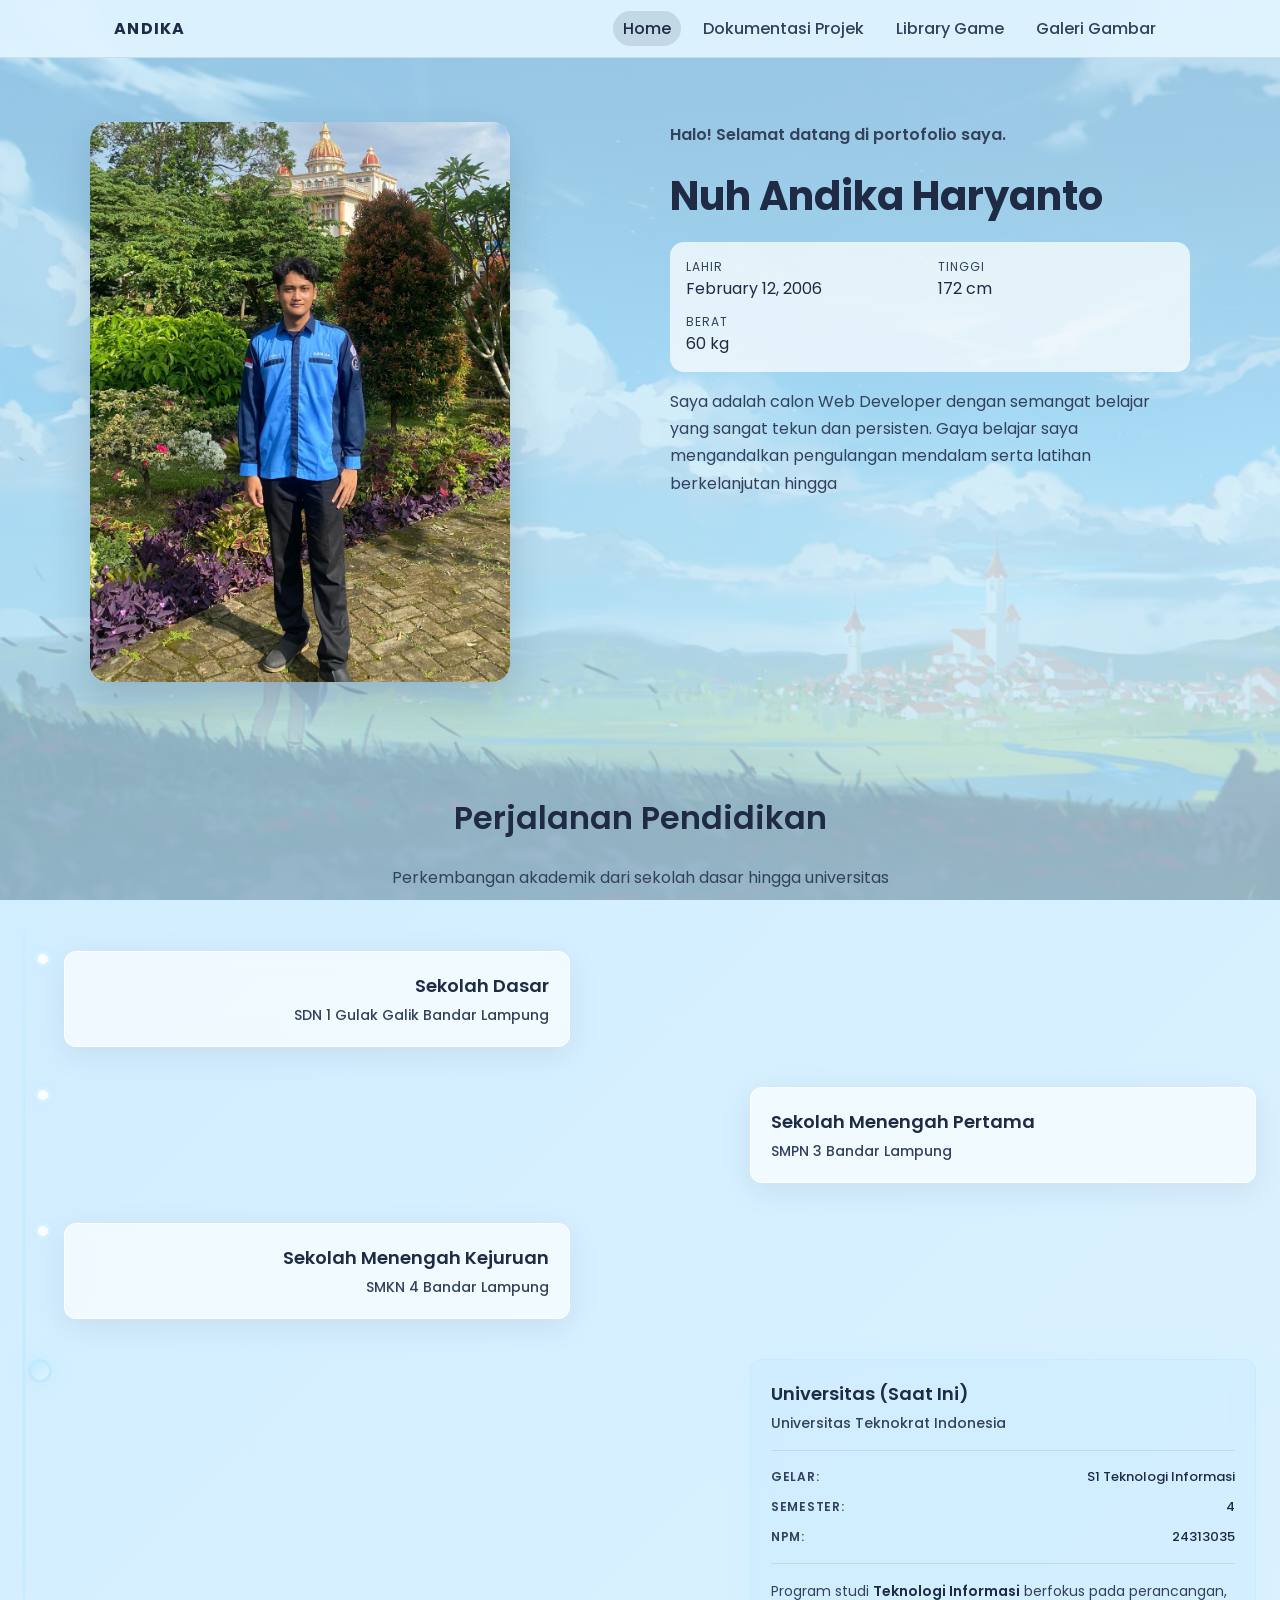
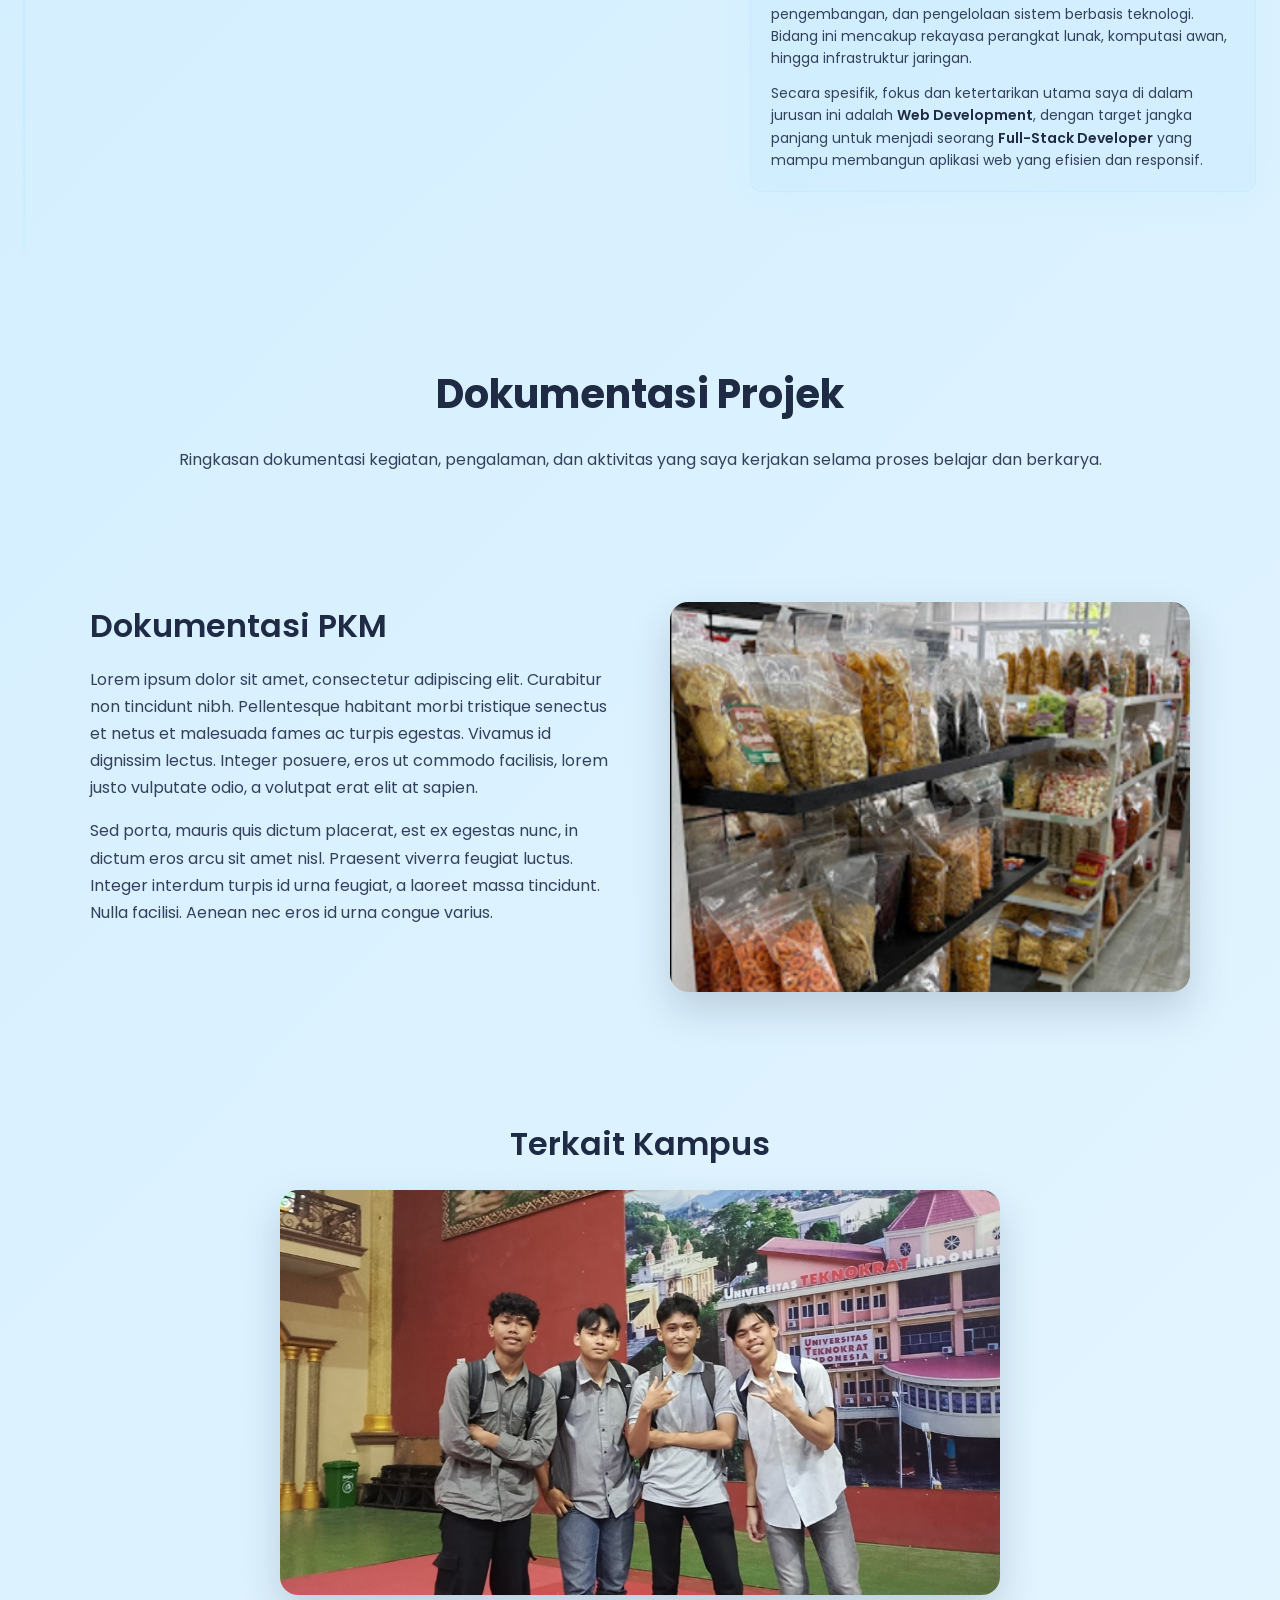
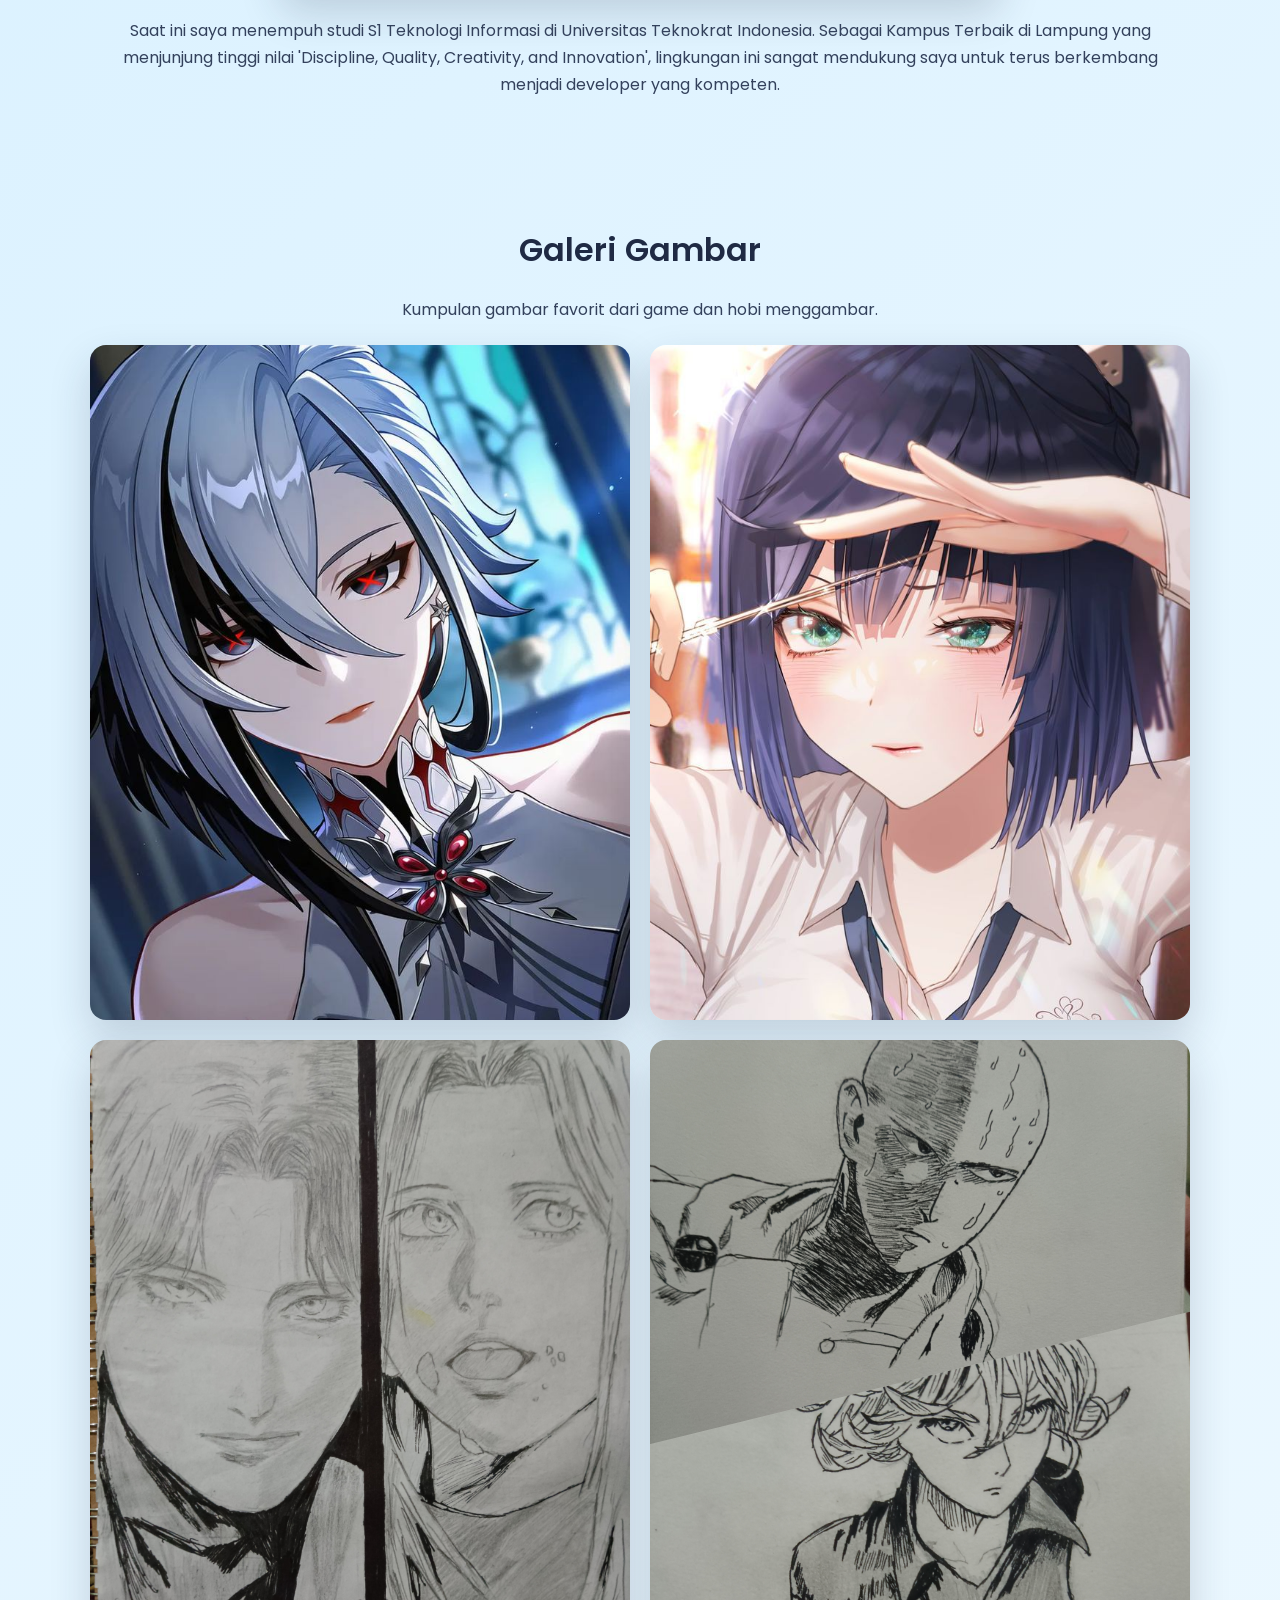
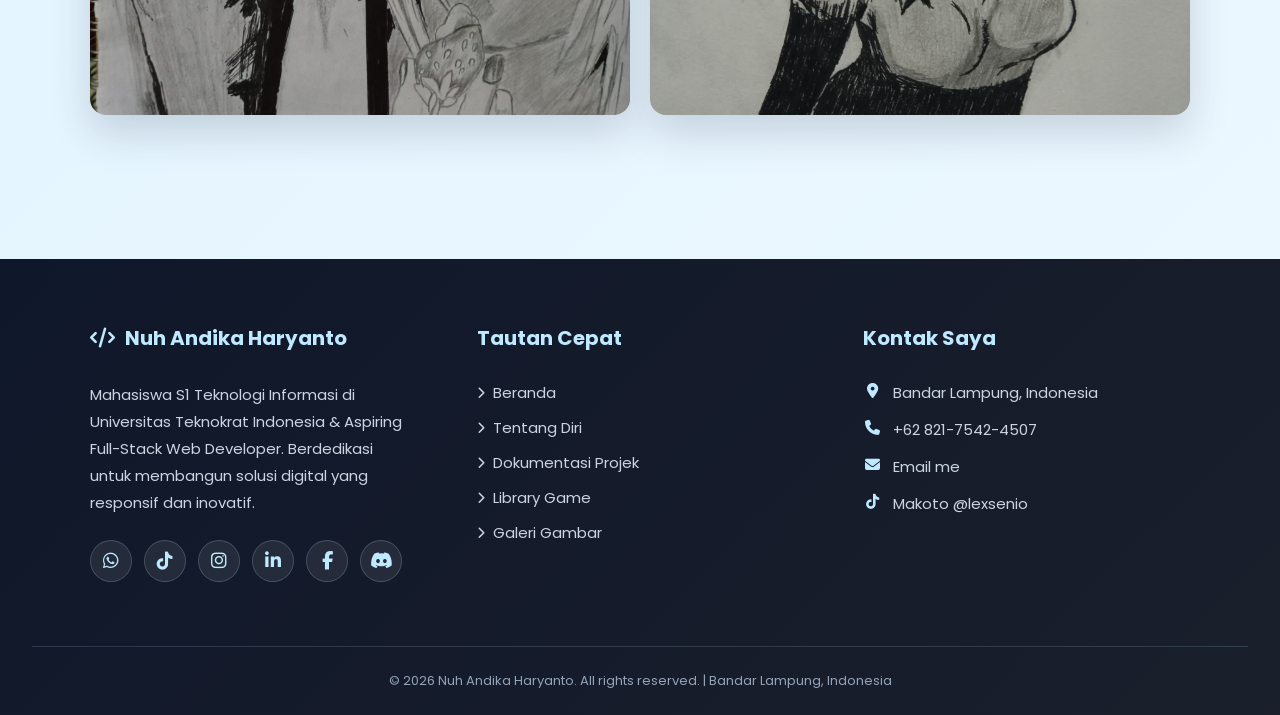
==== index.html @ e95131c3 "first commit" ====
<!doctype html>
<html lang="id">
  <head>
    <meta charset="UTF-8" />
    <meta name="viewport" content="width=device-width, initial-scale=1.0" />
    <title>Portofolio | Nuh Andika Haryanto</title>
    <link rel="preconnect" href="https://fonts.googleapis.com" />
    <link rel="preconnect" href="https://fonts.gstatic.com" crossorigin />
    <link
      href="https://fonts.googleapis.com/css2?family=Poppins:wght@300;400;500;600;700&display=swap"
      rel="stylesheet"
    />
    <link
      rel="stylesheet"
      href="https://cdnjs.cloudflare.com/ajax/libs/font-awesome/6.5.1/css/all.min.css"
    />
    <link rel="stylesheet" href="style.css" />
  </head>
  <body>
    <header class="site-header">
      <nav class="navbar" aria-label="Navigasi utama">
        <a class="logo" href="index.html">ANDIKA</a>
        <ul class="nav-links">
          <li><a class="active" href="index.html">Home</a></li>
          <li><a href="dokumentasi.html">Dokumentasi Projek</a></li>
          <li><a href="library.html">Library Game</a></li>
          <li><a href="galeri.html">Galeri Gambar</a></li>
        </ul>
      </nav>
    </header>

    <main id="home">
      <section id="tentang" class="section hero">
        <div class="container split">
          <div class="image-card profile-card">
            <img
              src="Profile.jpg"
              alt="Foto profil Nuh Andika Haryanto"
              loading="lazy"
              decoding="async"
            />
          </div>
          <div class="content">
            <p
              class="eyebrow"
              id="typing-text"
              data-text="Halo! Selamat datang di portofolio saya."
            ></p>
            <h1 class="title">Nuh Andika Haryanto</h1>
            <div class="info-grid">
              <div>
                <span class="label">Lahir</span>
                <span>February 12, 2006</span>
              </div>
              <div>
                <span class="label">Tinggi</span>
                <span>172 cm</span>
              </div>
              <div>
                <span class="label">Berat</span>
                <span>60 kg</span>
              </div>
            </div>
            <p class="description">
              Saya adalah calon Web Developer dengan semangat belajar yang
              sangat tekun dan persisten. Gaya belajar saya mengandalkan
              pengulangan mendalam serta latihan berkelanjutan hingga
            </p>
          </div>
        </div>
      </section>

      <!-- EDUCATION TIMELINE SECTION -->
      <section class="section education-section">
        <div class="container center">
          <h2 class="section-title">Perjalanan Pendidikan</h2>
          <p class="description">
            Perkembangan akademik dari sekolah dasar hingga universitas
          </p>
        </div>

        <!-- Timeline Container -->
        <div class="timeline-container">
          <!-- Timeline Item 1: Elementary School -->
          <div class="timeline-item">
            <div class="timeline-node"></div>
            <div class="timeline-content">
              <div class="timeline-card">
                <h3 class="timeline-title">Sekolah Dasar</h3>
                <p class="timeline-school">SDN 1 Gulak Galik Bandar Lampung</p>
              </div>
            </div>
          </div>

          <!-- Timeline Item 2: Junior High School -->
          <div class="timeline-item">
            <div class="timeline-node"></div>
            <div class="timeline-content">
              <div class="timeline-card">
                <h3 class="timeline-title">Sekolah Menengah Pertama</h3>
                <p class="timeline-school">SMPN 3 Bandar Lampung</p>
              </div>
            </div>
          </div>

          <!-- Timeline Item 3: Vocational High School -->
          <div class="timeline-item">
            <div class="timeline-node"></div>
            <div class="timeline-content">
              <div class="timeline-card">
                <h3 class="timeline-title">Sekolah Menengah Kejuruan</h3>
                <p class="timeline-school">SMKN 4 Bandar Lampung</p>
              </div>
            </div>
          </div>

          <!-- Timeline Item 4: University (Current) -->
          <div class="timeline-item timeline-item-active">
            <div class="timeline-node timeline-node-active"></div>
            <div class="timeline-content">
              <div class="timeline-card timeline-card-active">
                <h3 class="timeline-title">Universitas (Saat Ini)</h3>
                <p class="timeline-school">Universitas Teknokrat Indonesia</p>
                <div class="timeline-details">
                  <div class="detail-row">
                    <span class="detail-label">Gelar:</span>
                    <span class="detail-value">S1 Teknologi Informasi</span>
                  </div>
                  <div class="detail-row">
                    <span class="detail-label">Semester:</span>
                    <span class="detail-value">4</span>
                  </div>
                  <div class="detail-row">
                    <span class="detail-label">NPM:</span>
                    <span class="detail-value">24313035</span>
                  </div>
                </div>
                <div class="timeline-description">
                  <p>
                    Program studi <strong>Teknologi Informasi</strong> berfokus
                    pada perancangan, pengembangan, dan pengelolaan sistem
                    berbasis teknologi. Bidang ini mencakup rekayasa perangkat
                    lunak, komputasi awan, hingga infrastruktur jaringan.
                  </p>
                  <p>
                    Secara spesifik, fokus dan ketertarikan utama saya di dalam
                    jurusan ini adalah <strong>Web Development</strong>, dengan
                    target jangka panjang untuk menjadi seorang
                    <strong>Full-Stack Developer</strong> yang mampu membangun
                    aplikasi web yang efisien dan responsif.
                  </p>
                </div>
              </div>
            </div>
          </div>
        </div>
      </section>
    </main>

    <script src="script.js"></script>

    <main>
      <section class="section">
        <div class="container center">
          <h1 class="title">Dokumentasi Projek</h1>
          <p class="description">
            Ringkasan dokumentasi kegiatan, pengalaman, dan aktivitas yang saya
            kerjakan selama proses belajar dan berkarya.
          </p>
        </div>
      </section>

      <section class="section pkm">
        <div class="container split reverse">
          <div class="content">
            <h2 class="section-title">Dokumentasi PKM</h2>
            <p class="description">
              Lorem ipsum dolor sit amet, consectetur adipiscing elit. Curabitur
              non tincidunt nibh. Pellentesque habitant morbi tristique senectus
              et netus et malesuada fames ac turpis egestas. Vivamus id
              dignissim lectus. Integer posuere, eros ut commodo facilisis,
              lorem justo vulputate odio, a volutpat erat elit at sapien.
            </p>
            <p class="description">
              Sed porta, mauris quis dictum placerat, est ex egestas nunc, in
              dictum eros arcu sit amet nisl. Praesent viverra feugiat luctus.
              Integer interdum turpis id urna feugiat, a laoreet massa
              tincidunt. Nulla facilisi. Aenean nec eros id urna congue varius.
            </p>
          </div>
          <div class="image-card">
            <img
              src="dokumentasi/pkm1.png"
              alt="Dokumentasi kegiatan PKM"
              loading="lazy"
              decoding="async"
            />
          </div>
        </div>
      </section>

      <section class="section kampus">
        <div class="container center">
          <h2 class="section-title">Terkait Kampus</h2>
          <div class="image-card campus-card">
            <img
              src="dokumentasi/universitas.jpg"
              alt="Kegiatan kampus"
              loading="lazy"
              decoding="async"
            />
          </div>
          <p class="description">
            Saat ini saya menempuh studi S1 Teknologi Informasi di Universitas
            Teknokrat Indonesia. Sebagai Kampus Terbaik di Lampung yang
            menjunjung tinggi nilai 'Discipline, Quality, Creativity, and
            Innovation', lingkungan ini sangat mendukung saya untuk terus
            berkembang menjadi developer yang kompeten.
          </p>
        </div>
      </section>
    </main>

    <script src="script.js"></script>
    <main>
      <section class="section gallery">
        <div class="container center">
          <h1 class="section-title">Galeri Gambar</h1>
          <p class="description">
            Kumpulan gambar favorit dari game dan hobi menggambar.
          </p>
          <div class="gallery-grid">
            <figure class="gallery-item">
              <img
                src="game/arlechino.jpg"
                alt="Karakter RPG gaya anime"
                loading="lazy"
                decoding="async"
              />
            </figure>
            <figure class="gallery-item">
              <img
                src="game/yelen.jpg"
                alt="Karakter RPG bergaya futuristik"
                loading="lazy"
                decoding="async"
              />
            </figure>
            <figure class="gallery-item">
              <img
                src="gambar/monster.jpg"
                alt="Sketsa monster"
                loading="lazy"
                decoding="async"
              />
            </figure>
            <figure class="gallery-item">
              <img
                src="gambar/couple.jpg"
                alt="Sketsa karakter"
                loading="lazy"
                decoding="async"
              />
            </figure>
          </div>
        </div>
      </section>
    </main>

    <!-- FOOTER SECTION -->
    <footer class="footer">
      <div class="footer-container">
        <!-- Column 1: About & Social Media -->
        <div class="footer-column">
          <h3 class="footer-heading">
            <i class="fas fa-code"></i> Nuh Andika Haryanto
          </h3>
          <p class="footer-description">
            Mahasiswa S1 Teknologi Informasi di Universitas Teknokrat Indonesia
            & Aspiring Full-Stack Web Developer. Berdedikasi untuk membangun
            solusi digital yang responsif dan inovatif.
          </p>
          <div class="social-icons">
            <a
              href="https://wa.me/6282175424507"
              target="_blank"
              rel="noopener noreferrer"
              class="social-icon"
              aria-label="WhatsApp"
              title="WhatsApp"
            >
              <i class="fab fa-whatsapp"></i>
            </a>
            <a
              href="https://tiktok.com/@lexsenio"
              target="_blank"
              rel="noopener noreferrer"
              class="social-icon"
              aria-label="TikTok"
              title="TikTok - @lexsenio"
            >
              <i class="fab fa-tiktok"></i>
            </a>
            <a
              href="#"
              class="social-icon"
              aria-label="Instagram"
              title="Instagram"
            >
              <i class="fab fa-instagram"></i>
            </a>
            <a
              href="#"
              class="social-icon"
              aria-label="LinkedIn"
              title="LinkedIn"
            >
              <i class="fab fa-linkedin-in"></i>
            </a>
            <a
              href="#"
              class="social-icon"
              aria-label="Facebook"
              title="Facebook"
            >
              <i class="fab fa-facebook-f"></i>
            </a>
            <a
              href="#"
              class="social-icon"
              aria-label="Discord"
              title="Discord"
            >
              <i class="fab fa-discord"></i>
            </a>
          </div>
        </div>

        <!-- Column 2: Quick Links -->
        <div class="footer-column">
          <h3 class="footer-heading">Tautan Cepat</h3>
          <ul class="footer-links">
            <li>
              <a href="index.html">
                <i class="fas fa-chevron-right"></i> Beranda
              </a>
            </li>
            <li>
              <a href="index.html#tentang">
                <i class="fas fa-chevron-right"></i> Tentang Diri
              </a>
            </li>
            <li>
              <a href="dokumentasi.html">
                <i class="fas fa-chevron-right"></i> Dokumentasi Projek
              </a>
            </li>
            <li>
              <a href="library.html">
                <i class="fas fa-chevron-right"></i> Library Game
              </a>
            </li>
            <li>
              <a href="galeri.html">
                <i class="fas fa-chevron-right"></i> Galeri Gambar
              </a>
            </li>
          </ul>
        </div>

        <!-- Column 3: Contact Info -->
        <div class="footer-column">
          <h3 class="footer-heading">Kontak Saya</h3>
          <ul class="contact-list">
            <li>
              <i class="fas fa-map-marker-alt"></i>
              <span>Bandar Lampung, Indonesia</span>
            </li>
            <li>
              <i class="fas fa-phone"></i>
              <a href="https://wa.me/6282175424507" class="contact-link">
                +62 821-7542-4507
              </a>
            </li>
            <li>
              <i class="fas fa-envelope"></i>
              <a href="mailto:andika@example.com" class="contact-link">
                Email me
              </a>
            </li>
            <li>
              <i class="fab fa-tiktok"></i>
              <a href="https://tiktok.com/@lexsenio" class="contact-link">
                Makoto @lexsenio
              </a>
            </li>
          </ul>
        </div>
      </div>

      <!-- Copyright Bar -->
      <div class="footer-bottom">
        <p class="copyright">
          &copy; 2026 Nuh Andika Haryanto. All rights reserved. | Bandar
          Lampung, Indonesia
        </p>
      </div>
    </footer>

    <script src="script.js"></script>
  </body>
</html>
---- style.css ----
:root {
  --text-main: #1f2a44;
  --text-soft: #33415c;
  --surface: rgba(255, 255, 255, 0.72);
  --shadow: 0 18px 40px rgba(31, 42, 68, 0.18);
  /* Change gradient colors here */
  --bg-start: #bfe9ff;
  --bg-end: #e1f5ff;
}

* {
  box-sizing: border-box;
  margin: 0;
  padding: 0;
}

html {
  scroll-behavior: smooth;
}

body {
  font-family: "Poppins", sans-serif;
  color: var(--text-main);
  background:
    linear-gradient(135deg, rgba(183, 228, 255, 0.7), rgba(231, 246, 255, 0.7)),
    url("game/bener5.jpg") center/cover no-repeat fixed;
  min-height: 100vh;
}

img {
  width: 100%;
  height: 100%;
  object-fit: cover;
  display: block;
}

/* Image URLs are set in index.html (img src). Update them there when needed. */

.site-header {
  position: sticky;
  top: 0;
  z-index: 10;
  background: rgba(225, 245, 255, 0.92);
  backdrop-filter: blur(10px);
  border-bottom: 1px solid rgba(31, 42, 68, 0.1);
}

.navbar {
  display: flex;
  align-items: center;
  justify-content: space-between;
  gap: 16px;
  padding: 16px 24px;
  max-width: 1100px;
  margin: 0 auto;
}

.logo {
  font-weight: 700;
  letter-spacing: 0.08em;
  color: var(--text-main);
  text-decoration: none;
}

.nav-links {
  list-style: none;
  display: flex;
  flex-wrap: wrap;
  gap: 12px;
}

.nav-links a {
  text-decoration: none;
  color: var(--text-soft);
  font-weight: 500;
  padding: 6px 10px;
  border-radius: 999px;
  transition:
    background 0.2s ease,
    color 0.2s ease;
}

.nav-links a.active,
.nav-links a:hover {
  background: rgba(31, 42, 68, 0.12);
  color: var(--text-main);
}

.section {
  padding: 64px 24px;
  scroll-margin-top: 90px;
}

.anchor {
  display: block;
  height: 0;
  scroll-margin-top: 90px;
}

.container {
  max-width: 1100px;
  margin: 0 auto;
}

.split {
  display: flex;
  flex-direction: column;
  gap: 28px;
  align-items: center;
}

.split.reverse {
  flex-direction: column-reverse;
}

.center {
  text-align: center;
  display: flex;
  flex-direction: column;
  gap: 22px;
  align-items: center;
}

.image-card {
  width: 100%;
  max-width: 520px;
  aspect-ratio: 4 / 3;
  border-radius: 18px;
  overflow: hidden;
  box-shadow: var(--shadow);
  background: var(--surface);
}

.profile-card {
  max-width: 420px;
  aspect-ratio: 3 / 4;
}

.campus-card {
  max-width: 720px;
  aspect-ratio: 16 / 9;
}

.content {
  width: 100%;
  max-width: 520px;
  display: flex;
  flex-direction: column;
  gap: 16px;
}

.eyebrow {
  font-weight: 600;
  color: var(--text-soft);
  min-height: 28px;
}

.title {
  font-size: clamp(28px, 4vw, 40px);
}

.section-title {
  font-size: clamp(22px, 3vw, 32px);
  font-weight: 600;
}

.info-grid {
  display: grid;
  grid-template-columns: repeat(2, minmax(0, 1fr));
  gap: 12px 16px;
  background: var(--surface);
  padding: 16px;
  border-radius: 14px;
}

.label {
  display: block;
  font-size: 12px;
  text-transform: uppercase;
  letter-spacing: 0.08em;
  color: var(--text-soft);
}

.description {
  line-height: 1.7;
  color: var(--text-soft);
}

.gallery-grid {
  width: 100%;
  display: grid;
  grid-template-columns: 1fr;
  gap: 20px;
}

.gallery-item {
  aspect-ratio: 4 / 5;
  border-radius: 16px;
  overflow: hidden;
  box-shadow: var(--shadow);
  transition: transform 0.3s ease;
}

.gallery-item img {
  transition: transform 0.3s ease;
}

.gallery-item:hover img {
  transform: scale(1.05);
}

@media (min-width: 900px) {
  .split {
    flex-direction: row;
    align-items: stretch;
    justify-content: space-between;
  }

  .split.reverse {
    flex-direction: row;
  }

  .content {
    max-width: 520px;
  }

  .gallery-grid {
    grid-template-columns: repeat(2, minmax(0, 1fr));
  }

  /* Timeline Desktop Styling */
  .timeline-container {
    position: relative;
    padding: 40px 0;
    max-width: 900px;
  }

  .timeline-container::before {
    content: "";
    position: absolute;
    left: 50%;
    transform: translateX(-50%);
    width: 3px;
    height: 100%;
    background: linear-gradient(
      180deg,
      rgba(191, 233, 255, 0.4),
      rgba(191, 233, 255, 0.8),
      rgba(191, 233, 255, 0.4)
    );
    top: 0;
  }

  .timeline-item {
    margin-bottom: 50px;
    position: relative;
  }

  .timeline-item:nth-child(odd) .timeline-content {
    margin-left: 0;
    margin-right: auto;
    padding-right: 60px;
    width: calc(50% - 30px);
    text-align: right;
  }

  .timeline-item:nth-child(even) .timeline-content {
    margin-left: auto;
    margin-right: 0;
    padding-left: 60px;
    width: calc(50% - 30px);
    text-align: left;
  }

  .timeline-node {
    position: absolute;
    left: 50%;
    top: 0;
    width: 16px;
    height: 16px;
    background: rgba(255, 255, 255, 0.9);
    border: 3px solid rgba(191, 233, 255, 0.8);
    border-radius: 50%;
    transform: translateX(-50%);
    transition: all 0.3s ease;
  }

  .timeline-node-active {
    width: 24px;
    height: 24px;
    background: linear-gradient(135deg, #bfe9ff, #e1f5ff);
    border-color: rgba(191, 233, 255, 1);
    box-shadow: 0 0 20px rgba(191, 233, 255, 0.6);
  }
}

/* ========================================
   EDUCATION TIMELINE STYLES (Mobile-First)
   ======================================== */
.education-section {
  background: transparent;
  padding-top: 48px;
  padding-bottom: 48px;
}

.timeline-container {
  position: relative;
  padding: 20px 0 20px 40px;
  max-width: 100%;
  margin-top: 40px;
}

/* Mobile Timeline - Vertical Line on the Left */
.timeline-container::before {
  content: "";
  position: absolute;
  left: 0;
  top: 0;
  width: 3px;
  height: 100%;
  background: linear-gradient(
    180deg,
    rgba(191, 233, 255, 0.3),
    rgba(191, 233, 255, 0.7),
    rgba(191, 233, 255, 0.3)
  );
}

.timeline-item {
  position: relative;
  margin-bottom: 40px;
  display: flex;
  flex-direction: column;
}

.timeline-node {
  position: absolute;
  left: -21px;
  top: 0;
  width: 16px;
  height: 16px;
  background: rgba(255, 255, 255, 0.9);
  border: 3px solid rgba(191, 233, 255, 0.6);
  border-radius: 50%;
  transition: all 0.3s ease;
  box-shadow: 0 0 12px rgba(191, 233, 255, 0.4);
}

.timeline-node-active {
  width: 24px;
  height: 24px;
  left: -24px;
  background: linear-gradient(135deg, #bfe9ff, #e1f5ff);
  border-color: rgba(191, 233, 255, 1);
  box-shadow: 0 0 20px rgba(191, 233, 255, 0.7);
}

.timeline-content {
  width: 100%;
  margin-left: 20px;
}

/* Timeline Card - Glassmorphism Style */
.timeline-card {
  background: rgba(255, 255, 255, 0.65);
  -webkit-backdrop-filter: blur(10px);
  backdrop-filter: blur(10px);
  padding: 20px;
  border-radius: 12px;
  border: 1px solid rgba(255, 255, 255, 0.8);
  box-shadow: 0 8px 32px rgba(31, 42, 68, 0.08);
  transition:
    transform 0.3s ease,
    box-shadow 0.3s ease,
    border-color 0.3s ease;
}

.timeline-card:hover {
  transform: translateY(-4px);
  box-shadow: 0 12px 40px rgba(31, 42, 68, 0.15);
  border-color: rgba(191, 233, 255, 0.5);
}

.timeline-card-active {
  background: rgba(191, 233, 255, 0.3);
  border-color: rgba(191, 233, 255, 0.6);
  box-shadow: 0 8px 32px rgba(191, 233, 255, 0.2);
}

.timeline-card-active:hover {
  background: rgba(191, 233, 255, 0.4);
  box-shadow: 0 12px 40px rgba(191, 233, 255, 0.3);
}

.timeline-title {
  font-size: 18px;
  font-weight: 600;
  color: var(--text-main);
  margin-bottom: 6px;
}

.timeline-school {
  font-size: 14px;
  color: var(--text-soft);
  font-weight: 500;
}

.timeline-details {
  margin-top: 16px;
  padding-top: 16px;
  border-top: 1px solid rgba(31, 42, 68, 0.1);
  display: flex;
  flex-direction: column;
  gap: 10px;
}

.detail-row {
  display: flex;
  justify-content: space-between;
  align-items: center;
  gap: 12px;
}

.detail-label {
  font-size: 12px;
  text-transform: uppercase;
  letter-spacing: 0.06em;
  color: var(--text-soft);
  font-weight: 600;
}

.detail-value {
  font-size: 13px;
  color: var(--text-main);
  font-weight: 500;
}

.timeline-description {
  margin-top: 16px;
  padding-top: 16px;
  border-top: 1px solid rgba(31, 42, 68, 0.1);
  display: flex;
  flex-direction: column;
  gap: 12px;
}

.timeline-description p {
  font-size: 14px;
  line-height: 1.6;
  color: var(--text-soft);
}

.timeline-description strong {
  color: var(--text-main);
  font-weight: 600;
}

/* ========================================
   FOOTER SECTION
   ======================================== */

.footer {
  background: linear-gradient(135deg, #0f172a 0%, #1a1f2b 100%);
  color: #e2e8f0;
  padding: 48px 24px 0;
  margin-top: 80px;
}

.footer-container {
  max-width: 1100px;
  margin: 0 auto;
  display: grid;
  grid-template-columns: 1fr;
  gap: 40px;
  padding-bottom: 48px;
}

.footer-column {
  display: flex;
  flex-direction: column;
  gap: 16px;
}

.footer-heading {
  font-size: 18px;
  font-weight: 700;
  color: #bfe9ff;
  display: flex;
  align-items: center;
  gap: 10px;
  margin-bottom: 8px;
}

.footer-heading i {
  font-size: 20px;
}

.footer-description {
  font-size: 14px;
  line-height: 1.7;
  color: #cbd5e1;
}

/* Social Icons */
.social-icons {
  display: flex;
  gap: 12px;
  flex-wrap: wrap;
  margin-top: 8px;
}

.social-icon {
  display: inline-flex;
  align-items: center;
  justify-content: center;
  width: 42px;
  height: 42px;
  background: rgba(255, 255, 255, 0.08);
  border: 1px solid rgba(191, 233, 255, 0.2);
  border-radius: 50%;
  color: #bfe9ff;
  font-size: 18px;
  text-decoration: none;
  transition:
    background 0.3s ease,
    color 0.3s ease,
    transform 0.3s ease;
}

.social-icon:hover {
  background: #bfe9ff;
  color: #1a1f2b;
  transform: translateY(-4px);
}

/* Quick Links */
.footer-links {
  list-style: none;
}

.footer-links li {
  margin-bottom: 12px;
}

.footer-links a {
  color: #cbd5e1;
  text-decoration: none;
  font-size: 14px;
  display: flex;
  align-items: center;
  gap: 8px;
  transition:
    color 0.3s ease,
    transform 0.3s ease;
}

.footer-links a:hover {
  color: #bfe9ff;
  transform: translateX(6px);
}

.footer-links i {
  font-size: 12px;
}

/* Contact List */
.contact-list {
  list-style: none;
}

.contact-list li {
  display: flex;
  align-items: flex-start;
  gap: 12px;
  margin-bottom: 14px;
  font-size: 14px;
  color: #cbd5e1;
}

.contact-list i {
  color: #bfe9ff;
  flex-shrink: 0;
  width: 18px;
  text-align: center;
  margin-top: 2px;
}

.contact-link {
  color: #cbd5e1;
  text-decoration: none;
  transition:
    color 0.3s ease,
    text-decoration 0.3s ease;
}

.contact-link:hover {
  color: #bfe9ff;
  text-decoration: underline;
}

/* Footer Bottom / Copyright */
.footer-bottom {
  border-top: 1px solid rgba(191, 233, 255, 0.15);
  padding: 24px 0;
  text-align: center;
}

.copyright {
  font-size: 13px;
  color: #94a3b8;
}

/* ========================================
   RESPONSIVE FOOTER (Tablet & Desktop)
   ======================================== */

@media (min-width: 768px) {
  .footer {
    padding: 56px 32px 0;
  }

  .footer-container {
    grid-template-columns: repeat(2, 1fr);
    gap: 48px;
    padding-bottom: 56px;
  }

  .footer-description {
    font-size: 15px;
  }
}

@media (min-width: 1024px) {
  .footer {
    padding: 64px 32px 0;
  }

  .footer-container {
    grid-template-columns: repeat(3, 1fr);
    gap: 60px;
    padding-bottom: 64px;
  }

  .footer-heading {
    font-size: 20px;
    margin-bottom: 12px;
  }

  .footer-description {
    font-size: 15px;
    line-height: 1.8;
  }

  .footer-links a {
    font-size: 15px;
  }

  .contact-list li {
    font-size: 15px;
  }
}
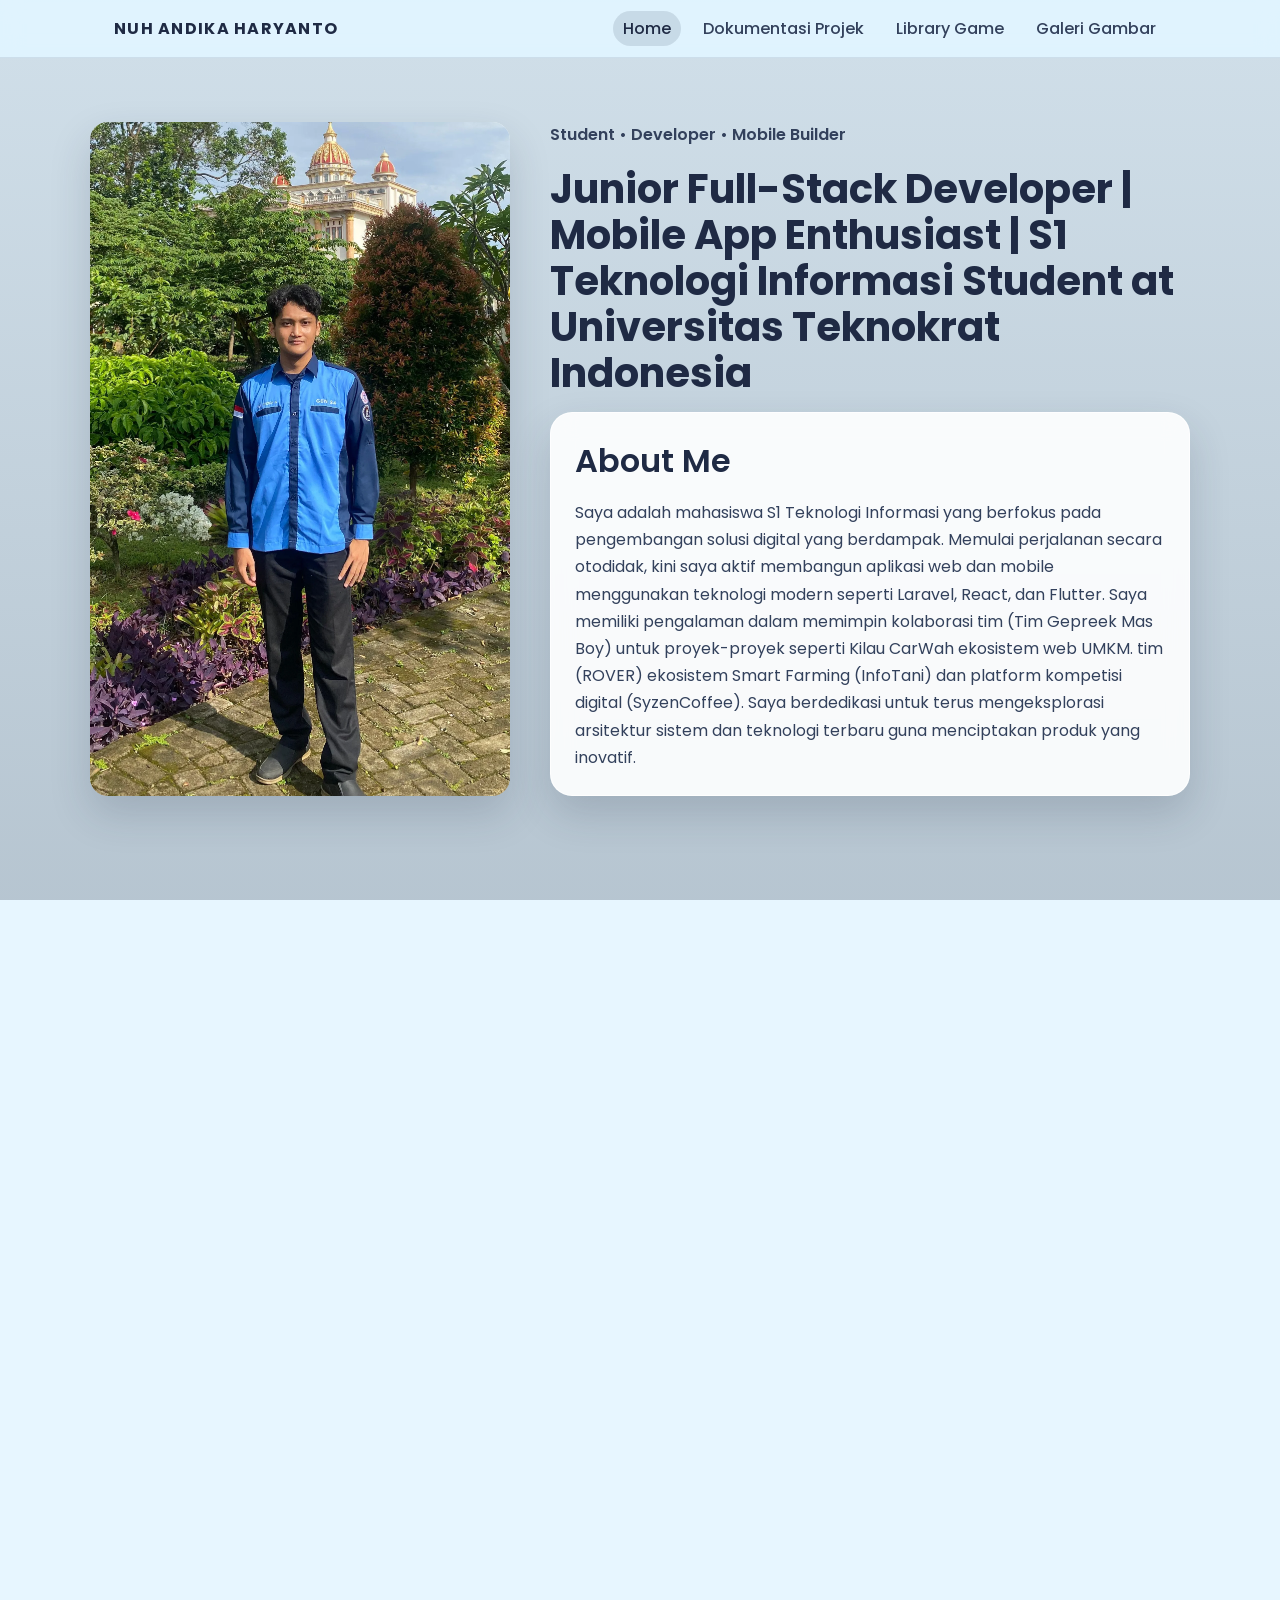
==== commit d8f3060b: "mengupdate semua halaman di website profile" ====
--- a/index.html
+++ b/index.html
@@ -16,10 +16,10 @@
     />
     <link rel="stylesheet" href="style.css" />
   </head>
-  <body>
+  <body class="bg-home">
     <header class="site-header">
       <nav class="navbar" aria-label="Navigasi utama">
-        <a class="logo" href="index.html">ANDIKA</a>
+        <a class="logo" href="index.html">NUH ANDIKA HARYANTO</a>
         <ul class="nav-links">
           <li><a class="active" href="index.html">Home</a></li>
           <li><a href="dokumentasi.html">Dokumentasi Projek</a></li>
@@ -34,7 +34,7 @@
         <div class="container split">
           <div class="image-card profile-card">
             <img
-              src="Profile.jpg"
+              src="Profile.webp"
               alt="Foto profil Nuh Andika Haryanto"
               loading="lazy"
               decoding="async"
@@ -44,111 +44,124 @@
             <p
               class="eyebrow"
               id="typing-text"
-              data-text="Halo! Selamat datang di portofolio saya."
+              data-text="Student • Developer • Mobile Builder"
             ></p>
-            <h1 class="title">Nuh Andika Haryanto</h1>
-            <div class="info-grid">
-              <div>
-                <span class="label">Lahir</span>
-                <span>February 12, 2006</span>
+            <h1 class="title hero-title">
+              Junior Full-Stack Developer | Mobile App Enthusiast | S1
+              Teknologi Informasi Student at Universitas Teknokrat Indonesia
+            </h1>
+            <div class="floating-card about-card">
+              <h2 class="section-title">About Me</h2>
+              <p class="description">
+                Saya adalah mahasiswa S1 Teknologi Informasi yang berfokus
+                pada pengembangan solusi digital yang berdampak. Memulai
+                perjalanan secara otodidak, kini saya aktif membangun aplikasi
+                web dan mobile menggunakan teknologi modern seperti Laravel,
+                React, dan Flutter. Saya memiliki pengalaman dalam memimpin
+                kolaborasi tim (Tim Gepreek Mas Boy) untuk proyek-proyek seperti Kilau CarWah ekosistem web UMKM.
+                tim (ROVER) ekosistem Smart Farming (InfoTani) dan platform kompetisi
+                digital (SyzenCoffee). Saya berdedikasi untuk terus
+                mengeksplorasi arsitektur sistem dan teknologi terbaru guna
+                menciptakan produk yang inovatif.
+              </p>
+            </div>
+          </div>
+        </div>
+      </section>
+
+      <section class="section tech-stack-section">
+        <div class="container">
+          <div class="floating-card section-shell">
+            <h2 class="section-title center-text">Tech Stack &amp; Tools</h2>
+            <div class="stack-grid">
+              <article class="stack-card">
+                <h3>Web</h3>
+                <ul class="stack-list">
+                  <li>Laravel</li>
+                  <li>React.js</li>
+                  <li>Next.js</li>
+                  <li>HTML/CSS</li>
+                  <li>JavaScript</li>
+                </ul>
+              </article>
+              <article class="stack-card">
+                <h3>Mobile</h3>
+                <ul class="stack-list">
+                  <li>Flutter</li>
+                  <li>Dart</li>
+                  <li>GetX</li>
+                </ul>
+              </article>
+              <article class="stack-card">
+                <h3>Backend &amp; Database</h3>
+                <ul class="stack-list">
+                  <li>Prisma ORM</li>
+                  <li>MySQL</li>
+                </ul>
+              </article>
+              <article class="stack-card">
+                <h3>Design &amp; Others</h3>
+                <ul class="stack-list">
+                  <li>Figma</li>
+                  <li>Adobe Photoshop</li>
+                  <li>Git</li>
+                  <li>GitHub</li>
+                </ul>
+              </article>
+            </div>
+          </div>
+        </div>
+      </section>
+
+      <section class="section education-section">
+        <div class="container">
+          <div class="timeline-container">
+            <div class="section-intro">
+              <h2 class="section-title center-text">Education Timeline</h2>
+              <p class="description center-text">
+                Riwayat pendidikan yang membentuk perjalanan saya sebagai
+                student dan developer.
+              </p>
+            </div>
+
+            <div class="timeline-item timeline-item-active">
+              <div class="timeline-node timeline-node-active"></div>
+              <div class="timeline-content">
+                <div class="timeline-card timeline-card-active">
+                  <h3 class="timeline-title">Universitas Teknokrat Indonesia</h3>
+                  <p class="timeline-school">
+                    S1 Teknologi Informasi | 2024 - Present
+                  </p>
+                </div>
               </div>
-              <div>
-                <span class="label">Tinggi</span>
-                <span>172 cm</span>
+            </div>
+
+            <div class="timeline-item">
+              <div class="timeline-node"></div>
+              <div class="timeline-content">
+                <div class="timeline-card">
+                  <h3 class="timeline-title">SMKN 4 Bandar Lampung</h3>
+                  <p class="timeline-school">Sekolah Menengah Kejuruan</p>
+                </div>
               </div>
-              <div>
-                <span class="label">Berat</span>
-                <span>60 kg</span>
+            </div>
+
+            <div class="timeline-item">
+              <div class="timeline-node"></div>
+              <div class="timeline-content">
+                <div class="timeline-card">
+                  <h3 class="timeline-title">SMPN 3 Bandar Lampung</h3>
+                  <p class="timeline-school">Sekolah Menengah Pertama</p>
+                </div>
               </div>
             </div>
-            <p class="description">
-              Saya adalah calon Web Developer dengan semangat belajar yang
-              sangat tekun dan persisten. Gaya belajar saya mengandalkan
-              pengulangan mendalam serta latihan berkelanjutan hingga
-            </p>
-          </div>
-        </div>
-      </section>
-
-      <!-- EDUCATION TIMELINE SECTION -->
-      <section class="section education-section">
-        <div class="container center">
-          <h2 class="section-title">Perjalanan Pendidikan</h2>
-          <p class="description">
-            Perkembangan akademik dari sekolah dasar hingga universitas
-          </p>
-        </div>
-
-        <!-- Timeline Container -->
-        <div class="timeline-container">
-          <!-- Timeline Item 1: Elementary School -->
-          <div class="timeline-item">
-            <div class="timeline-node"></div>
-            <div class="timeline-content">
-              <div class="timeline-card">
-                <h3 class="timeline-title">Sekolah Dasar</h3>
-                <p class="timeline-school">SDN 1 Gulak Galik Bandar Lampung</p>
-              </div>
-            </div>
-          </div>
-
-          <!-- Timeline Item 2: Junior High School -->
-          <div class="timeline-item">
-            <div class="timeline-node"></div>
-            <div class="timeline-content">
-              <div class="timeline-card">
-                <h3 class="timeline-title">Sekolah Menengah Pertama</h3>
-                <p class="timeline-school">SMPN 3 Bandar Lampung</p>
-              </div>
-            </div>
-          </div>
-
-          <!-- Timeline Item 3: Vocational High School -->
-          <div class="timeline-item">
-            <div class="timeline-node"></div>
-            <div class="timeline-content">
-              <div class="timeline-card">
-                <h3 class="timeline-title">Sekolah Menengah Kejuruan</h3>
-                <p class="timeline-school">SMKN 4 Bandar Lampung</p>
-              </div>
-            </div>
-          </div>
-
-          <!-- Timeline Item 4: University (Current) -->
-          <div class="timeline-item timeline-item-active">
-            <div class="timeline-node timeline-node-active"></div>
-            <div class="timeline-content">
-              <div class="timeline-card timeline-card-active">
-                <h3 class="timeline-title">Universitas (Saat Ini)</h3>
-                <p class="timeline-school">Universitas Teknokrat Indonesia</p>
-                <div class="timeline-details">
-                  <div class="detail-row">
-                    <span class="detail-label">Gelar:</span>
-                    <span class="detail-value">S1 Teknologi Informasi</span>
-                  </div>
-                  <div class="detail-row">
-                    <span class="detail-label">Semester:</span>
-                    <span class="detail-value">4</span>
-                  </div>
-                  <div class="detail-row">
-                    <span class="detail-label">NPM:</span>
-                    <span class="detail-value">24313035</span>
-                  </div>
-                </div>
-                <div class="timeline-description">
-                  <p>
-                    Program studi <strong>Teknologi Informasi</strong> berfokus
-                    pada perancangan, pengembangan, dan pengelolaan sistem
-                    berbasis teknologi. Bidang ini mencakup rekayasa perangkat
-                    lunak, komputasi awan, hingga infrastruktur jaringan.
-                  </p>
-                  <p>
-                    Secara spesifik, fokus dan ketertarikan utama saya di dalam
-                    jurusan ini adalah <strong>Web Development</strong>, dengan
-                    target jangka panjang untuk menjadi seorang
-                    <strong>Full-Stack Developer</strong> yang mampu membangun
-                    aplikasi web yang efisien dan responsif.
-                  </p>
+
+            <div class="timeline-item">
+              <div class="timeline-node"></div>
+              <div class="timeline-content">
+                <div class="timeline-card">
+                  <h3 class="timeline-title">SDN 1 Gulak Galik</h3>
+                  <p class="timeline-school">Sekolah Dasar</p>
                 </div>
               </div>
             </div>
@@ -190,7 +203,7 @@
           </div>
           <div class="image-card">
             <img
-              src="dokumentasi/pkm1.png"
+              src="dokumentasi/pkm1.webp"
               alt="Dokumentasi kegiatan PKM"
               loading="lazy"
               decoding="async"
@@ -204,7 +217,7 @@
           <h2 class="section-title">Terkait Kampus</h2>
           <div class="image-card campus-card">
             <img
-              src="dokumentasi/universitas.jpg"
+              src="dokumentasi/universitas.webp"
               alt="Kegiatan kampus"
               loading="lazy"
               decoding="async"
@@ -232,7 +245,7 @@
           <div class="gallery-grid">
             <figure class="gallery-item">
               <img
-                src="game/arlechino.jpg"
+                src="game/karakter10.webp"
                 alt="Karakter RPG gaya anime"
                 loading="lazy"
                 decoding="async"
@@ -240,7 +253,7 @@
             </figure>
             <figure class="gallery-item">
               <img
-                src="game/yelen.jpg"
+                src="game/karakter15.webp"
                 alt="Karakter RPG bergaya futuristik"
                 loading="lazy"
                 decoding="async"
@@ -248,7 +261,7 @@
             </figure>
             <figure class="gallery-item">
               <img
-                src="gambar/monster.jpg"
+                src="gambar/gambar.webp"
                 alt="Sketsa monster"
                 loading="lazy"
                 decoding="async"
@@ -256,7 +269,7 @@
             </figure>
             <figure class="gallery-item">
               <img
-                src="gambar/couple.jpg"
+                src="gambar/gambar1.webp"
                 alt="Sketsa karakter"
                 loading="lazy"
                 decoding="async"
@@ -267,140 +280,100 @@
       </section>
     </main>
 
-    <!-- FOOTER SECTION -->
-    <footer class="footer">
-      <div class="footer-container">
-        <!-- Column 1: About & Social Media -->
-        <div class="footer-column">
-          <h3 class="footer-heading">
-            <i class="fas fa-code"></i> Nuh Andika Haryanto
-          </h3>
-          <p class="footer-description">
-            Mahasiswa S1 Teknologi Informasi di Universitas Teknokrat Indonesia
-            & Aspiring Full-Stack Web Developer. Berdedikasi untuk membangun
-            solusi digital yang responsif dan inovatif.
-          </p>
-          <div class="social-icons">
-            <a
-              href="https://wa.me/6282175424507"
-              target="_blank"
-              rel="noopener noreferrer"
-              class="social-icon"
-              aria-label="WhatsApp"
-              title="WhatsApp"
-            >
+    <!-- PROFESSIONAL FOOTER -->
+    <footer class="site-footer">
+      <div class="footer-content">
+        <!-- Social Media Icons -->
+        <div class="social-links">
+          <a
+            href="https://wa.me/6282175424507"
+            target="_blank"
+            rel="noopener noreferrer"
+            class="social-link"
+            aria-label="WhatsApp"
+          >
+            <div class="social-icon-circle">
               <i class="fab fa-whatsapp"></i>
-            </a>
-            <a
-              href="https://tiktok.com/@lexsenio"
-              target="_blank"
-              rel="noopener noreferrer"
-              class="social-icon"
-              aria-label="TikTok"
-              title="TikTok - @lexsenio"
-            >
+            </div>
+            <span class="social-label">WhatsApp</span>
+          </a>
+          <a
+            href="https://instagram.com/aandzzzzyy"
+            target="_blank"
+            rel="noopener noreferrer"
+            class="social-link"
+            aria-label="Instagram"
+          >
+            <div class="social-icon-circle">
+              <i class="fab fa-instagram"></i>
+            </div>
+            <span class="social-label">Instagram</span>
+          </a>
+          <a
+            href="https://www.tiktok.com/@lexsenio"
+            target="_blank"
+            rel="noopener noreferrer"
+            class="social-link"
+            aria-label="TikTok"
+          >
+            <div class="social-icon-circle">
               <i class="fab fa-tiktok"></i>
-            </a>
-            <a
-              href="#"
-              class="social-icon"
-              aria-label="Instagram"
-              title="Instagram"
-            >
-              <i class="fab fa-instagram"></i>
-            </a>
-            <a
-              href="#"
-              class="social-icon"
-              aria-label="LinkedIn"
-              title="LinkedIn"
-            >
-              <i class="fab fa-linkedin-in"></i>
-            </a>
-            <a
-              href="#"
-              class="social-icon"
-              aria-label="Facebook"
-              title="Facebook"
-            >
-              <i class="fab fa-facebook-f"></i>
-            </a>
-            <a
-              href="#"
-              class="social-icon"
-              aria-label="Discord"
-              title="Discord"
-            >
+            </div>
+            <span class="social-label">TikTok</span>
+          </a>
+          <a
+            href="mailto:nuhdika173@gmail.com"
+            class="social-link"
+            aria-label="Email"
+          >
+            <div class="social-icon-circle">
+              <i class="fas fa-envelope"></i>
+            </div>
+            <span class="social-label">Email</span>
+          </a>
+          <a
+            href="https://discord.com/users/yujin12026"
+            target="_blank"
+            rel="noopener noreferrer"
+            class="social-link"
+            aria-label="Discord"
+          >
+            <div class="social-icon-circle">
               <i class="fab fa-discord"></i>
-            </a>
-          </div>
-        </div>
-
-        <!-- Column 2: Quick Links -->
-        <div class="footer-column">
-          <h3 class="footer-heading">Tautan Cepat</h3>
-          <ul class="footer-links">
-            <li>
-              <a href="index.html">
-                <i class="fas fa-chevron-right"></i> Beranda
-              </a>
-            </li>
-            <li>
-              <a href="index.html#tentang">
-                <i class="fas fa-chevron-right"></i> Tentang Diri
-              </a>
-            </li>
-            <li>
-              <a href="dokumentasi.html">
-                <i class="fas fa-chevron-right"></i> Dokumentasi Projek
-              </a>
-            </li>
-            <li>
-              <a href="library.html">
-                <i class="fas fa-chevron-right"></i> Library Game
-              </a>
-            </li>
-            <li>
-              <a href="galeri.html">
-                <i class="fas fa-chevron-right"></i> Galeri Gambar
-              </a>
-            </li>
-          </ul>
-        </div>
-
-        <!-- Column 3: Contact Info -->
-        <div class="footer-column">
-          <h3 class="footer-heading">Kontak Saya</h3>
-          <ul class="contact-list">
-            <li>
-              <i class="fas fa-map-marker-alt"></i>
-              <span>Bandar Lampung, Indonesia</span>
-            </li>
-            <li>
-              <i class="fas fa-phone"></i>
-              <a href="https://wa.me/6282175424507" class="contact-link">
-                +62 821-7542-4507
-              </a>
-            </li>
-            <li>
-              <i class="fas fa-envelope"></i>
-              <a href="mailto:andika@example.com" class="contact-link">
-                Email me
-              </a>
-            </li>
-            <li>
-              <i class="fab fa-tiktok"></i>
-              <a href="https://tiktok.com/@lexsenio" class="contact-link">
-                Makoto @lexsenio
-              </a>
-            </li>
-          </ul>
-        </div>
-      </div>
-
-      <!-- Copyright Bar -->
-      <div class="footer-bottom">
-        <p class="copyright">
+            </div>
+            <span class="social-label">Discord</span>
+          </a>
+          <a
+            href="https://www.linkedin.com/in/nuh-andika-haryanto"
+            target="_blank"
+            rel="noopener noreferrer"
+            class="social-link"
+            aria-label="LinkedIn"
+          >
+            <div class="social-icon-circle">
+              <i class="fab fa-linkedin"></i>
+            </div>
+            <span class="social-label">LinkedIn</span>
+          </a>
+          <a
+            href="https://www.facebook.com/nuh.dika.39"
+            target="_blank"
+            rel="noopener noreferrer"
+            class="social-link"
+            aria-label="Facebook"
+          >
+            <div class="social-icon-circle">
+              <i class="fab fa-facebook"></i>
+            </div>
+            <span class="social-label">Facebook</span>
+          </a>
+        </div>
+
+        <!-- Divider -->
+        <div class="footer-divider"></div>
+
+        <!-- Copyright -->
+        <p class="footer-copyright">
           &copy; 2026 Nuh Andika Haryanto. All rights reserved. | Bandar
           Lampung, Indonesia
         </p>
@@ -408,5 +381,6 @@
     </footer>
 
     <script src="script.js"></script>
+    <script src="responsive-bg.js"></script>
   </body>
 </html>
--- a/style.css
+++ b/style.css
@@ -15,17 +15,97 @@
 }
 
 html {
+  width: 100%;
+  height: 100%;
+  margin: 0;
+  padding: 0;
   scroll-behavior: smooth;
 }
 
 body {
   font-family: "Poppins", sans-serif;
   color: var(--text-main);
-  background:
-    linear-gradient(135deg, rgba(183, 228, 255, 0.7), rgba(231, 246, 255, 0.7)),
-    url("game/bener5.jpg") center/cover no-repeat fixed;
+  background-color: #e7f6ff;
+  width: 100%;
   min-height: 100vh;
-}
+  height: 100%;
+  margin: 0;
+  padding: 0;
+  position: relative;
+  overflow-x: hidden;
+}
+
+/* Background untuk home dan gallery */
+body.bg-home,
+body.bg-gambar {
+  background-size: cover !important;
+  background-repeat: no-repeat !important;
+  background-attachment: scroll !important;
+  width: 100%;
+  min-height: 100vh;
+}
+
+body.bg-home {
+  background-image: linear-gradient(180deg, rgba(10, 24, 45, 0.1), rgba(10, 24, 45, 0.22)), url("gambar/banner5.webp") !important;
+}
+
+body.bg-gambar {
+  background-image: linear-gradient(180deg, rgba(10, 24, 45, 0.28), rgba(10, 24, 45, 0.46)), url("game/banner7.webp") !important;
+}
+
+/* MOBILE: Optimize for 480px and below */
+@media screen and (max-width: 480px) {
+  body.bg-home,
+  body.bg-gambar {
+    background-position: center top !important;
+    background-attachment: scroll !important;
+    background-size: cover !important;
+    min-height: 100vh !important;
+  }
+}
+
+/* TABLET: Optimize for 481px to 1023px */
+@media screen and (min-width: 481px) and (max-width: 1023px) {
+  body.bg-home,
+  body.bg-gambar {
+    background-position: center center !important;
+    background-attachment: scroll !important;
+    background-size: cover !important;
+    min-height: 100vh !important;
+  }
+}
+
+/* DESKTOP: Parallax for 1024px and above */
+@media screen and (min-width: 1024px) {
+  body.bg-home,
+  body.bg-gambar {
+    background-position: center center !important;
+    background-attachment: fixed !important;
+    background-size: cover !important;
+  }
+}
+
+
+body.bg-game {
+  /* Background image moved to ::after so we can rotate the image itself */
+  background: none;
+}
+
+body.bg-game::after {
+  content: "";
+  position: fixed;
+  top: 54%;
+  left: 50%;
+  width: 90vh;
+  height: 100vw;
+  background: url('game/banner6.jpg') center/cover no-repeat;
+  transform: translate(-50%, -50%) rotate(270deg);
+  z-index: -2;
+  pointer-events: none;
+}
+
+
+
 
 img {
   width: 100%;
@@ -41,6 +121,7 @@
   top: 0;
   z-index: 10;
   background: rgba(225, 245, 255, 0.92);
+  -webkit-backdrop-filter: blur(10px);
   backdrop-filter: blur(10px);
   border-bottom: 1px solid rgba(31, 42, 68, 0.1);
 }
@@ -149,6 +230,92 @@
   gap: 16px;
 }
 
+.hero-title {
+  line-height: 1.15;
+}
+
+.floating-card {
+  background: rgba(255, 255, 255, 0.9);
+  -webkit-backdrop-filter: blur(12px);
+  backdrop-filter: blur(12px);
+  border: 1px solid rgba(255, 255, 255, 0.8);
+  border-radius: 22px;
+  box-shadow: var(--shadow);
+  padding: 24px;
+}
+
+.about-card {
+  display: flex;
+  flex-direction: column;
+  gap: 14px;
+}
+
+.section-shell {
+  display: flex;
+  flex-direction: column;
+  gap: 22px;
+}
+
+.center-text {
+  text-align: center;
+}
+
+.stack-grid {
+  display: grid;
+  grid-template-columns: repeat(auto-fit, minmax(220px, 1fr));
+  gap: 16px;
+}
+
+.stack-card {
+  background: rgba(255, 255, 255, 0.82);
+  border: 1px solid rgba(191, 233, 255, 0.55);
+  border-radius: 18px;
+  padding: 18px;
+  box-shadow: 0 10px 24px rgba(31, 42, 68, 0.08);
+}
+
+.stack-card h3 {
+  font-size: 16px;
+  color: var(--text-main);
+  margin-bottom: 12px;
+}
+
+.stack-list {
+  list-style: none;
+  display: flex;
+  flex-wrap: wrap;
+  gap: 8px;
+}
+
+.stack-list li {
+  background: rgba(191, 233, 255, 0.32);
+  color: var(--text-main);
+  padding: 8px 12px;
+  border-radius: 999px;
+  font-size: 13px;
+  font-weight: 500;
+}
+
+.project-card {
+  background: rgba(255, 255, 255, 0.9);
+  border-radius: 20px;
+  padding: 30px;
+  margin-bottom: 40px;
+  box-shadow: 0 10px 20px rgba(0, 0, 0, 0.05);
+  display: flex;
+  flex-wrap: wrap;
+  gap: 20px;
+  align-items: center;
+}
+
+.project-card .content,
+.project-card .portrait-grid,
+.project-card .gallery-container,
+.project-card .image-stack,
+.project-card .project-image-container {
+  flex: 1;
+}
+
 .eyebrow {
   font-weight: 600;
   color: var(--text-soft);
@@ -157,6 +324,18 @@
 
 .title {
   font-size: clamp(28px, 4vw, 40px);
+}
+
+.subtitle {
+  font-size: clamp(16px, 2vw, 20px);
+  font-weight: 400;
+  line-height: 1.6;
+  color: var(--text-soft);
+}
+
+.page-header {
+  text-align: center;
+  margin-bottom: 20px;
 }
 
 .section-title {
@@ -186,6 +365,27 @@
   color: var(--text-soft);
 }
 
+.education-section .timeline-container {
+  background: rgba(255, 255, 255, 0.88);
+  border: 1px solid rgba(255, 255, 255, 0.8);
+  border-radius: 24px;
+  box-shadow: var(--shadow);
+  padding: 28px 24px 24px;
+  margin-top: 22px;
+}
+
+.education-section .section-intro {
+  margin-bottom: 24px;
+}
+
+.education-section .timeline-item:last-child {
+  margin-bottom: 0;
+}
+
+.education-section .timeline-card {
+  background: rgba(255, 255, 255, 0.86);
+}
+
 .gallery-grid {
   width: 100%;
   display: grid;
@@ -222,6 +422,26 @@
 
   .content {
     max-width: 520px;
+  }
+
+  .hero .content {
+    max-width: 640px;
+  }
+
+  .stack-grid {
+    grid-template-columns: repeat(2, minmax(0, 1fr));
+  }
+
+  .project-card {
+    flex-wrap: nowrap;
+  }
+
+  .project-card .content,
+  .project-card .portrait-grid,
+  .project-card .gallery-container,
+  .project-card .image-stack,
+  .project-card .project-image-container {
+    max-width: 50%;
   }
 
   .gallery-grid {
@@ -294,6 +514,12 @@
   }
 }
 
+@media (max-width: 899px) {
+  .project-card {
+    flex-direction: column;
+  }
+}
+
 /* ========================================
    EDUCATION TIMELINE STYLES (Mobile-First)
    ======================================== */
@@ -308,6 +534,11 @@
   padding: 20px 0 20px 40px;
   max-width: 100%;
   margin-top: 40px;
+}
+
+.timeline-container .section-intro .description {
+  max-width: 720px;
+  margin: 0 auto;
 }
 
 /* Mobile Timeline - Vertical Line on the Left */
@@ -456,206 +687,758 @@
 }
 
 /* ========================================
-   FOOTER SECTION
+   PROFESSIONAL FOOTER
    ======================================== */
 
-.footer {
-  background: linear-gradient(135deg, #0f172a 0%, #1a1f2b 100%);
-  color: #e2e8f0;
-  padding: 48px 24px 0;
-  margin-top: 80px;
-}
-
-.footer-container {
+.site-footer {
+  background: linear-gradient(135deg, #111827 0%, #1a202c 100%);
+  padding: 48px 24px 32px;
+  margin-top: 60px;
+}
+
+.footer-content {
   max-width: 1100px;
   margin: 0 auto;
+  display: flex;
+  flex-direction: column;
+  align-items: center;
+  gap: 24px;
+}
+
+/* Social Media Links */
+.social-links {
+  display: flex;
+  justify-content: center;
+  flex-wrap: wrap;
+  gap: 24px;
+}
+
+.social-link {
+  display: flex;
+  flex-direction: column;
+  align-items: center;
+  gap: 8px;
+  text-decoration: none;
+  transition: transform 0.3s ease;
+}
+
+.social-link:hover {
+  transform: translateY(-4px);
+}
+
+.social-icon-circle {
+  display: flex;
+  align-items: center;
+  justify-content: center;
+  width: 48px;
+  height: 48px;
+  background: linear-gradient(135deg, #3b82f6, #2563eb);
+  border-radius: 50%;
+  color: white;
+  font-size: 20px;
+  transition:
+    box-shadow 0.3s ease,
+    transform 0.3s ease;
+  box-shadow: 0 4px 12px rgba(37, 99, 235, 0.3);
+}
+
+.social-link:hover .social-icon-circle {
+  transform: scale(1.1);
+  box-shadow:
+    0 8px 20px rgba(37, 99, 235, 0.5),
+    0 0 30px rgba(59, 130, 246, 0.4);
+}
+
+.social-label {
+  color: rgba(255, 255, 255, 0.8);
+  font-size: 12px;
+  font-weight: 500;
+  text-align: center;
+  transition: color 0.3s ease;
+}
+
+.social-link:hover .social-label {
+  color: rgba(255, 255, 255, 1);
+}
+
+/* Divider Line */
+.footer-divider {
+  width: 100%;
+  max-width: 600px;
+  height: 1px;
+  background: linear-gradient(
+    90deg,
+    transparent,
+    rgba(255, 255, 255, 0.3),
+    transparent
+  );
+  margin: 8px 0;
+}
+
+/* Copyright Text */
+.footer-copyright {
+  color: rgba(255, 255, 255, 0.7);
+  font-size: 14px;
+  text-align: center;
+  line-height: 1.6;
+}
+
+/* Responsive Footer */
+@media (min-width: 768px) {
+  .site-footer {
+    padding: 64px 32px 40px;
+  }
+
+  .social-links {
+    gap: 28px;
+  }
+
+  .social-icon-circle {
+    width: 52px;
+    height: 52px;
+    font-size: 22px;
+  }
+
+  .social-label {
+    font-size: 13px;
+  }
+
+  .footer-copyright {
+    font-size: 15px;
+  }
+}
+
+@media (min-width: 1024px) {
+  .social-links {
+    gap: 32px;
+  }
+
+  .social-icon-circle {
+    width: 56px;
+    height: 56px;
+    font-size: 24px;
+  }
+
+  .social-label {
+    font-size: 14px;
+  }
+}
+
+/* ===== Comic-Panel Gallery (Fantasy / Comic Aesthetic) ===== */
+/* Temporarily commented out for cleanup — uncomment when ready to rebuild */
+/*
+.comic-gallery {
   display: grid;
-  grid-template-columns: 1fr;
+  grid-template-columns: repeat(auto-fill, minmax(220px, 1fr));
+  grid-auto-rows: 160px;
+  gap: 20px;
+  align-items: start;
+  padding: 28px;
+}
+
+.panel {
+  position: relative;
+  overflow: hidden;
+  border: 3px solid rgba(255, 255, 255, 0.85);
+  border-radius: 12px;
+  box-shadow: 0 18px 30px rgba(10, 8, 20, 0.55), inset 0 -6px 12px rgba(0,0,0,0.15);
+  background: linear-gradient(180deg, rgba(0,0,0,0.04), rgba(0,0,0,0.06));
+  cursor: pointer;
+  display: block;
+}
+
+.panel img {
+  width: 100%;
+  height: 100%;
+  object-fit: cover;
+  display: block;
+  transition: transform 420ms cubic-bezier(.2,.9,.2,1), filter 300ms ease;
+  will-change: transform;
+}
+
+.panel:hover img,
+.panel:focus img {
+  transform: scale(1.05);
+  filter: saturate(1.06) contrast(1.02);
+}
+
+.panel-overlay {
+  position: absolute;
+  left: 0;
+  right: 0;
+  bottom: 0;
+  color: #fff;
+  padding: 14px 16px;
+  transform: translateY(100%);
+  transition: transform 360ms cubic-bezier(.22,.9,.32,1);
+  background: linear-gradient(180deg, rgba(0,0,0,0) 0%, rgba(0,0,0,0.45) 40%, rgba(0,0,0,0.75) 100%);
+  backdrop-filter: blur(4px);
+}
+
+.panel:hover .panel-overlay,
+.panel:focus .panel-overlay {
+  transform: translateY(0%);
+}
+
+.panel-overlay h3 {
+  margin: 0 0 6px 0;
+  font-size: 1.02rem;
+  letter-spacing: 0.6px;
+  font-weight: 700;
+  text-shadow: 0 6px 18px rgba(0,0,0,0.6);
+}
+.panel-overlay p { margin: 0; font-size: 0.88rem; opacity: 0.95; line-height:1.2; }
+
+.panel-large { grid-column: span 2; grid-row: span 2; }
+.panel-wide  { grid-column: span 2; grid-row: span 1; }
+.panel-tall  { grid-column: span 1; grid-row: span 2; }
+.panel-medium{ grid-column: span 1; grid-row: span 1; }
+.panel-small { grid-column: span 1; grid-row: span 1; }
+
+@media (max-width: 900px) {
+  .panel-large, .panel-wide { grid-column: span 2; }
+  .comic-gallery { grid-auto-rows: 140px; }
+}
+@media (max-width: 520px) {
+  .comic-gallery { grid-template-columns: repeat(1, 1fr); grid-auto-rows: 200px; gap: 14px; padding: 18px; }
+  .panel-large, .panel-wide, .panel-tall { grid-column: span 1; grid-row: auto; }
+}
+
+.lightbox {
+  position: fixed;
+  inset: 0;
+  display: grid;
+  place-items: center;
+  background: rgba(6,6,10,0.78);
+  opacity: 0;
+  pointer-events: none;
+  transition: opacity 260ms ease;
+  z-index: 9999;
+}
+.lightbox.open { opacity: 1; pointer-events: auto; }
+.lightbox-img { max-width: calc(100% - 80px); max-height: calc(100% - 160px); border-radius: 8px; box-shadow: 0 30px 70px rgba(3,2,8,0.8); display:block; margin:0 auto; }
+.lightbox-caption { color:#fff; margin-top:12px; text-align:center; font-weight:600; text-shadow:0 8px 20px rgba(0,0,0,0.6); }
+.lightbox-close, .lightbox-next, .lightbox-prev { position:absolute; background: rgba(0,0,0,0.45); color:#fff; border:none; padding:10px 14px; border-radius:8px; cursor:pointer; font-size:20px; backdrop-filter: blur(4px); }
+.lightbox-close { top:28px; right:28px; }
+.lightbox-next { right:28px; top:50%; transform:translateY(-50%); }
+.lightbox-prev { left:28px; top:50%; transform:translateY(-50%); }
+.lightbox-close:hover, .lightbox-next:hover, .lightbox-prev:hover { background: rgba(255,255,255,0.08); transform: scale(1.04); }
+
+.panel:focus { outline: 3px solid rgba(255,255,255,0.14); outline-offset: 6px; }
+.lightbox-close:focus, .lightbox-next:focus, .lightbox-prev:focus { outline: 2px solid rgba(255,255,255,0.18); }
+*/
+/* End gallery styles (commented out) */
+
+/* Ensure main area is clean and empty */
+main.main-empty {
+  min-height: 60vh;
+  display: block;
+  clear: both;
+}
+
+.panel-btn { border: none; padding: 0; margin: 0; background: none; display: block; width: 100%; height: 100%; }
+
+.panel img {
+  width: 100%;
+  height: 100%;
+  display: block;
+  object-fit: cover;
+  object-position: center;
+  transition: transform 450ms cubic-bezier(.2,.9,.2,1);
+  will-change: transform;
+}
+
+.panel:hover img { transform: scale(1.05); }
+
+.panel-overlay {
+  position: absolute;
+  left: 0; right: 0; bottom: 0;
+  padding: 18px;
+  color: #ffffff;
+  transform: translateY(100%);
+  transition: transform 320ms ease, opacity 320ms ease;
+  opacity: 0;
+  pointer-events: none;
+  background: linear-gradient(180deg, rgba(0,0,0,0) 0%, rgba(0,0,0,0.65) 100%);
+  display: flex;
+  flex-direction: column;
+  gap: 6px;
+  justify-content: flex-end;
+}
+
+.panel-overlay h3 { margin: 0; font-size: 1.05rem; letter-spacing: 0.6px; font-weight: 700; text-shadow: 0 6px 18px rgba(0,0,0,0.6); }
+.panel-overlay p { margin: 0; font-size: 0.92rem; color: rgba(255,255,255,0.92); text-shadow: 0 6px 18px rgba(0,0,0,0.5); }
+
+.panel:hover .panel-overlay { transform: translateY(0); opacity: 1; pointer-events: auto; }
+
+.panel:hover { transform: translateY(-6px); box-shadow: 0 30px 80px rgba(6,10,20,0.72); }
+
+.lightbox { position: fixed; inset: 0; display: flex; align-items: center; justify-content: center; background: rgba(4,6,12,0.78); -webkit-backdrop-filter: blur(6px); backdrop-filter: blur(6px); z-index: 9999; opacity: 0; pointer-events: none; transition: opacity 220ms ease; }
+.lightbox.open { opacity: 1; pointer-events: auto; }
+.lightbox-figure { margin: 0; padding: 24px; display: flex; flex-direction: column; align-items: center; gap: 12px; max-width: 94%; }
+.lightbox-img { width: auto; height: auto; max-width: 92%; max-height: 80vh; border-radius: 10px; box-shadow: 0 30px 90px rgba(0,0,0,0.8), inset 0 1px 0 rgba(255,255,255,0.02); display: block; }
+.lightbox-caption { color: #eef6ff; text-align: center; font-size: 0.98rem; opacity: 0.95; }
+.lightbox-close { position: absolute; top: 20px; right: 20px; border: 2px solid rgba(255,255,255,0.12); background: rgba(0,0,0,0.25); color: #fff; width: 48px; height: 48px; border-radius: 50%; font-size: 26px; line-height: 1; cursor: pointer; display: grid; place-items: center; }
+
+.panel-btn:focus-visible,
+.lightbox-close:focus-visible { outline: 3px solid rgba(139,92,246,0.9); outline-offset: 3px; }
+
+.comic-main { position: relative; z-index: 1; }
+
+/* ========================================
+   PROFESSIONAL SKETCHBOOK GALLERY
+   ======================================== */
+
+.sketchbook-gallery {
+  padding: 48px 24px;
+  background: linear-gradient(135deg, rgba(225, 245, 255, 0.3), rgba(191, 233, 255, 0.15));
+  min-height: 100vh;
+}
+
+.gallery-container {
+  max-width: 1400px;
+  margin: 0 auto;
+  display: grid;
+  grid-template-columns: repeat(auto-fit, minmax(400px, 1fr));
   gap: 40px;
-  padding-bottom: 48px;
-}
-
-.footer-column {
+  align-items: start;
+}
+
+/* Sketchbook Card */
+.sketchbook-card {
   display: flex;
   flex-direction: column;
   gap: 16px;
-}
-
-.footer-heading {
-  font-size: 18px;
-  font-weight: 700;
-  color: #bfe9ff;
-  display: flex;
-  align-items: center;
-  gap: 10px;
+  cursor: pointer;
+  transition: transform 0.4s cubic-bezier(0.16, 1, 0.3, 1);
+}
+
+.sketchbook-card:hover {
+  transform: translateY(-8px);
+}
+
+/* Sketchbook Title */
+.sketchbook-title {
+  font-size: 16px;
+  font-weight: 600;
+  color: var(--text-main);
+  letter-spacing: 0.5px;
+  text-align: center;
   margin-bottom: 8px;
 }
 
-.footer-heading i {
-  font-size: 20px;
-}
-
-.footer-description {
-  font-size: 14px;
-  line-height: 1.7;
-  color: #cbd5e1;
-}
-
-/* Social Icons */
-.social-icons {
-  display: flex;
-  gap: 12px;
-  flex-wrap: wrap;
-  margin-top: 8px;
-}
-
-.social-icon {
-  display: inline-flex;
+/* Book Cover - The Opened Book Effect */
+.sketchbook-cover {
+  position: relative;
+  width: 100%;
+  aspect-ratio: 2 / 1;
+  perspective: 1200px;
+  transition: all 0.4s cubic-bezier(0.16, 1, 0.3, 1);
+}
+
+.sketchbook-card:hover .sketchbook-cover {
+  box-shadow:
+    0 20px 60px rgba(31, 42, 68, 0.25),
+    0 0 60px rgba(191, 233, 255, 0.3);
+}
+
+/* Book Spine */
+.book-spine {
+  position: absolute;
+  left: 50%;
+  top: 0;
+  width: 2px;
+  height: 100%;
+  background: linear-gradient(90deg, rgba(31, 42, 68, 0.3), rgba(31, 42, 68, 0.15), rgba(31, 42, 68, 0.3));
+  transform: translateX(-50%);
+  z-index: 10;
+  box-shadow: 
+    -2px 0 4px rgba(0, 0, 0, 0.1),
+    2px 0 4px rgba(0, 0, 0, 0.1);
+}
+
+/* Book Opened - Two Pages Layout */
+.book-opened {
+  display: flex;
+  width: 100%;
+  height: 100%;
+  border-radius: 8px;
+  overflow: hidden;
+  background: rgba(255, 255, 255, 0.85);
+  border: 3px solid rgba(31, 42, 68, 0.15);
+  box-shadow:
+    inset 0 -2px 8px rgba(31, 42, 68, 0.05),
+    0 10px 30px rgba(31, 42, 68, 0.12);
+  transition: all 0.4s cubic-bezier(0.16, 1, 0.3, 1);
+}
+
+.sketchbook-card:hover .book-opened {
+  border-color: rgba(191, 233, 255, 0.4);
+  box-shadow:
+    inset 0 -2px 12px rgba(191, 233, 255, 0.1),
+    0 20px 50px rgba(31, 42, 68, 0.2);
+}
+
+/* Individual Book Pages */
+.book-page {
+  flex: 1;
+  position: relative;
+  display: flex;
   align-items: center;
   justify-content: center;
-  width: 42px;
-  height: 42px;
-  background: rgba(255, 255, 255, 0.08);
-  border: 1px solid rgba(191, 233, 255, 0.2);
+  padding: 16px;
+  overflow: hidden;
+  background: linear-gradient(135deg, rgba(255, 255, 255, 0.95), rgba(245, 250, 255, 0.9));
+  transition: all 0.4s ease;
+}
+
+.book-page.left-page {
+  border-right: 1px solid rgba(31, 42, 68, 0.08);
+  perspective: 1200px;
+}
+
+.book-page.right-page {
+  border-left: 1px solid rgba(31, 42, 68, 0.08);
+  perspective: 1200px;
+}
+
+/* Hover Effect - Slight 3D Tilt */
+.sketchbook-card:hover .book-page.left-page {
+  transform: rotateY(2deg);
+  background: linear-gradient(135deg, rgba(255, 255, 255, 0.98), rgba(250, 255, 255, 0.95));
+}
+
+.sketchbook-card:hover .book-page.right-page {
+  transform: rotateY(-2deg);
+  background: linear-gradient(135deg, rgba(250, 255, 255, 0.95), rgba(245, 250, 255, 0.98));
+}
+
+/* Page Content */
+.page-content {
+  width: 100%;
+  height: 100%;
+  display: flex;
+  align-items: center;
+  justify-content: center;
+  overflow: hidden;
+  border-radius: 4px;
+}
+
+.page-content img {
+  width: 100%;
+  height: 100%;
+  object-fit: cover;
+  object-position: center;
+  transition: transform 0.4s cubic-bezier(0.16, 1, 0.3, 1);
+  display: block;
+}
+
+.sketchbook-card:hover .page-content img {
+  transform: scale(1.02);
+}
+
+/* Sketchbook Meta Info */
+.sketchbook-meta {
+  font-size: 13px;
+  color: var(--text-soft);
+  text-align: center;
+  font-weight: 500;
+  letter-spacing: 0.3px;
+}
+
+/* Responsive Design */
+@media (max-width: 1024px) {
+  .gallery-container {
+    grid-template-columns: repeat(auto-fit, minmax(340px, 1fr));
+    gap: 32px;
+  }
+
+  .sketchbook-cover {
+    aspect-ratio: 1.8 / 1;
+  }
+}
+
+@media (max-width: 768px) {
+  .sketchbook-gallery {
+    padding: 32px 16px;
+  }
+
+  .gallery-container {
+    grid-template-columns: 1fr;
+    gap: 24px;
+  }
+
+  .sketchbook-cover {
+    aspect-ratio: 2 / 1;
+  }
+
+  .sketchbook-title {
+    font-size: 15px;
+  }
+}
+
+/* ========================================
+   UPDATED LIGHTBOX MODAL STYLES
+   ======================================== */
+
+.lightbox-modal {
+  position: fixed;
+  top: 0;
+  left: 0;
+  width: 100%;
+  height: 100%;
+  background: rgba(10, 24, 45, 0.92);
+  -webkit-backdrop-filter: blur(10px);
+  backdrop-filter: blur(10px);
+  display: flex;
+  align-items: center;
+  justify-content: center;
+  z-index: 10000;
+  opacity: 0;
+  pointer-events: none;
+  transition: opacity 0.35s cubic-bezier(0.16, 1, 0.3, 1);
+}
+
+.lightbox-modal.active {
+  opacity: 1;
+  pointer-events: auto;
+}
+
+.lightbox-content {
+  position: relative;
+  max-width: 90vw;
+  max-height: 90vh;
+  display: flex;
+  flex-direction: column;
+  align-items: center;
+  gap: 20px;
+  animation: lightboxSlideIn 0.45s cubic-bezier(0.16, 1, 0.3, 1);
+}
+
+@keyframes lightboxSlideIn {
+  from {
+    opacity: 0;
+    transform: scale(0.92) translateY(20px);
+  }
+  to {
+    opacity: 1;
+    transform: scale(1) translateY(0);
+  }
+}
+
+#lightboxImage {
+  max-width: 85vw;
+  max-height: 70vh;
+  border-radius: 12px;
+  box-shadow: 
+    0 30px 80px rgba(0, 0, 0, 0.6),
+    inset 0 1px 2px rgba(255, 255, 255, 0.1);
+  object-fit: contain;
+  border: 2px solid rgba(191, 233, 255, 0.3);
+}
+
+.lightbox-info {
+  display: flex;
+  flex-direction: column;
+  align-items: center;
+  gap: 16px;
+}
+
+.lightbox-title {
+  color: #ffffff;
+  font-size: 18px;
+  font-weight: 600;
+  text-align: center;
+  letter-spacing: 0.5px;
+  text-shadow: 0 2px 8px rgba(0, 0, 0, 0.5);
+}
+
+.lightbox-close {
+  position: absolute;
+  top: 20px;
+  right: 20px;
+  background: rgba(255, 255, 255, 0.12);
+  -webkit-backdrop-filter: blur(12px);
+  backdrop-filter: blur(12px);
+  border: 2px solid rgba(255, 255, 255, 0.3);
+  color: #ffffff;
+  width: 50px;
+  height: 50px;
   border-radius: 50%;
-  color: #bfe9ff;
-  font-size: 18px;
-  text-decoration: none;
-  transition:
-    background 0.3s ease,
-    color 0.3s ease,
-    transform 0.3s ease;
-}
-
-.social-icon:hover {
-  background: #bfe9ff;
-  color: #1a1f2b;
-  transform: translateY(-4px);
-}
-
-/* Quick Links */
-.footer-links {
-  list-style: none;
-}
-
-.footer-links li {
-  margin-bottom: 12px;
-}
-
-.footer-links a {
-  color: #cbd5e1;
-  text-decoration: none;
+  font-size: 32px;
+  cursor: pointer;
+  display: flex;
+  align-items: center;
+  justify-content: center;
+  transition: all 0.35s cubic-bezier(0.16, 1, 0.3, 1);
+  z-index: 10001;
+}
+
+.lightbox-close:hover {
+  background: rgba(255, 255, 255, 0.2);
+  border-color: rgba(255, 255, 255, 0.5);
+  transform: scale(1.1) rotate(90deg);
+}
+
+.lightbox-nav {
+  display: flex;
+  gap: 16px;
+}
+
+.lightbox-prev,
+.lightbox-next {
+  background: rgba(255, 255, 255, 0.12);
+  -webkit-backdrop-filter: blur(12px);
+  backdrop-filter: blur(12px);
+  border: 2px solid rgba(255, 255, 255, 0.3);
+  color: #ffffff;
+  padding: 12px 20px;
+  border-radius: 24px;
   font-size: 14px;
+  font-weight: 500;
+  cursor: pointer;
   display: flex;
   align-items: center;
   gap: 8px;
-  transition:
-    color 0.3s ease,
-    transform 0.3s ease;
-}
-
-.footer-links a:hover {
-  color: #bfe9ff;
-  transform: translateX(6px);
-}
-
-.footer-links i {
-  font-size: 12px;
-}
-
-/* Contact List */
-.contact-list {
-  list-style: none;
-}
-
-.contact-list li {
-  display: flex;
-  align-items: flex-start;
-  gap: 12px;
-  margin-bottom: 14px;
-  font-size: 14px;
-  color: #cbd5e1;
-}
-
-.contact-list i {
-  color: #bfe9ff;
-  flex-shrink: 0;
-  width: 18px;
-  text-align: center;
-  margin-top: 2px;
-}
-
-.contact-link {
-  color: #cbd5e1;
-  text-decoration: none;
-  transition:
-    color 0.3s ease,
-    text-decoration 0.3s ease;
-}
-
-.contact-link:hover {
-  color: #bfe9ff;
-  text-decoration: underline;
-}
-
-/* Footer Bottom / Copyright */
-.footer-bottom {
-  border-top: 1px solid rgba(191, 233, 255, 0.15);
-  padding: 24px 0;
-  text-align: center;
-}
-
-.copyright {
-  font-size: 13px;
-  color: #94a3b8;
+  transition: all 0.35s cubic-bezier(0.16, 1, 0.3, 1);
+  white-space: nowrap;
+}
+
+.lightbox-prev:hover,
+.lightbox-next:hover {
+  background: rgba(255, 255, 255, 0.2);
+  border-color: rgba(255, 255, 255, 0.5);
+  transform: scale(1.05);
+}
+
+/* Mobile Lightbox */
+@media (max-width: 768px) {
+  .lightbox-content {
+    gap: 16px;
+  }
+
+  #lightboxImage {
+    max-width: 95vw;
+    max-height: 60vh;
+  }
+
+  .lightbox-close {
+    width: 44px;
+    height: 44px;
+    font-size: 28px;
+    top: 12px;
+    right: 12px;
+  }
+
+  .lightbox-title {
+    font-size: 16px;
+  }
+
+  .lightbox-prev,
+  .lightbox-next {
+    padding: 10px 16px;
+    font-size: 13px;
+  }
 }
 
 /* ========================================
-   RESPONSIVE FOOTER (Tablet & Desktop)
+   GLOBAL RESPONSIVE FIXES (ALL PAGES USING style.css)
    ======================================== */
-
-@media (min-width: 768px) {
-  .footer {
-    padding: 56px 32px 0;
-  }
-
-  .footer-container {
-    grid-template-columns: repeat(2, 1fr);
-    gap: 48px;
-    padding-bottom: 56px;
-  }
-
-  .footer-description {
-    font-size: 15px;
-  }
-}
-
-@media (min-width: 1024px) {
-  .footer {
-    padding: 64px 32px 0;
-  }
-
-  .footer-container {
-    grid-template-columns: repeat(3, 1fr);
-    gap: 60px;
-    padding-bottom: 64px;
-  }
-
-  .footer-heading {
-    font-size: 20px;
-    margin-bottom: 12px;
-  }
-
-  .footer-description {
-    font-size: 15px;
-    line-height: 1.8;
-  }
-
-  .footer-links a {
-    font-size: 15px;
-  }
-
-  .contact-list li {
-    font-size: 15px;
-  }
-}
+@media (max-width: 1024px) {
+  .navbar {
+    padding: 14px 16px;
+    align-items: flex-start;
+    flex-direction: column;
+  }
+
+  .logo {
+    font-size: 16px;
+    letter-spacing: 0.04em;
+    word-break: break-word;
+  }
+
+  .nav-links {
+    width: 100%;
+    gap: 8px;
+  }
+
+  .section {
+    padding: 48px 16px;
+  }
+
+  body.bg-home,
+  body.bg-gambar {
+    background-attachment: scroll;
+  }
+}
+
+@media (max-width: 640px) {
+  .nav-links {
+    justify-content: flex-start;
+  }
+
+  .nav-links a {
+    font-size: 13px;
+    padding: 6px 9px;
+  }
+
+  .title {
+    font-size: clamp(24px, 8vw, 34px);
+  }
+
+  .subtitle,
+  .description {
+    font-size: 14px;
+    line-height: 1.6;
+  }
+
+  .social-links {
+    gap: 14px;
+  }
+
+  .social-icon-circle {
+    width: 42px;
+    height: 42px;
+    font-size: 18px;
+  }
+
+  .footer-copyright {
+    font-size: 12px;
+  }
+
+  .lightbox-nav {
+    flex-direction: column;
+    width: 100%;
+    align-items: center;
+  }
+}
+
+@media (max-width: 400px) {
+  .navbar {
+    padding: 12px;
+  }
+
+  .logo {
+    font-size: 14px;
+    letter-spacing: 0.02em;
+  }
+
+  .section {
+    padding: 36px 12px;
+  }
+
+  .sketchbook-gallery {
+    padding: 20px 12px;
+  }
+
+  .book-page {
+    padding: 10px;
+  }
+
+  .lightbox-prev,
+  .lightbox-next {
+    width: 100%;
+    justify-content: center;
+  }
+}
+
